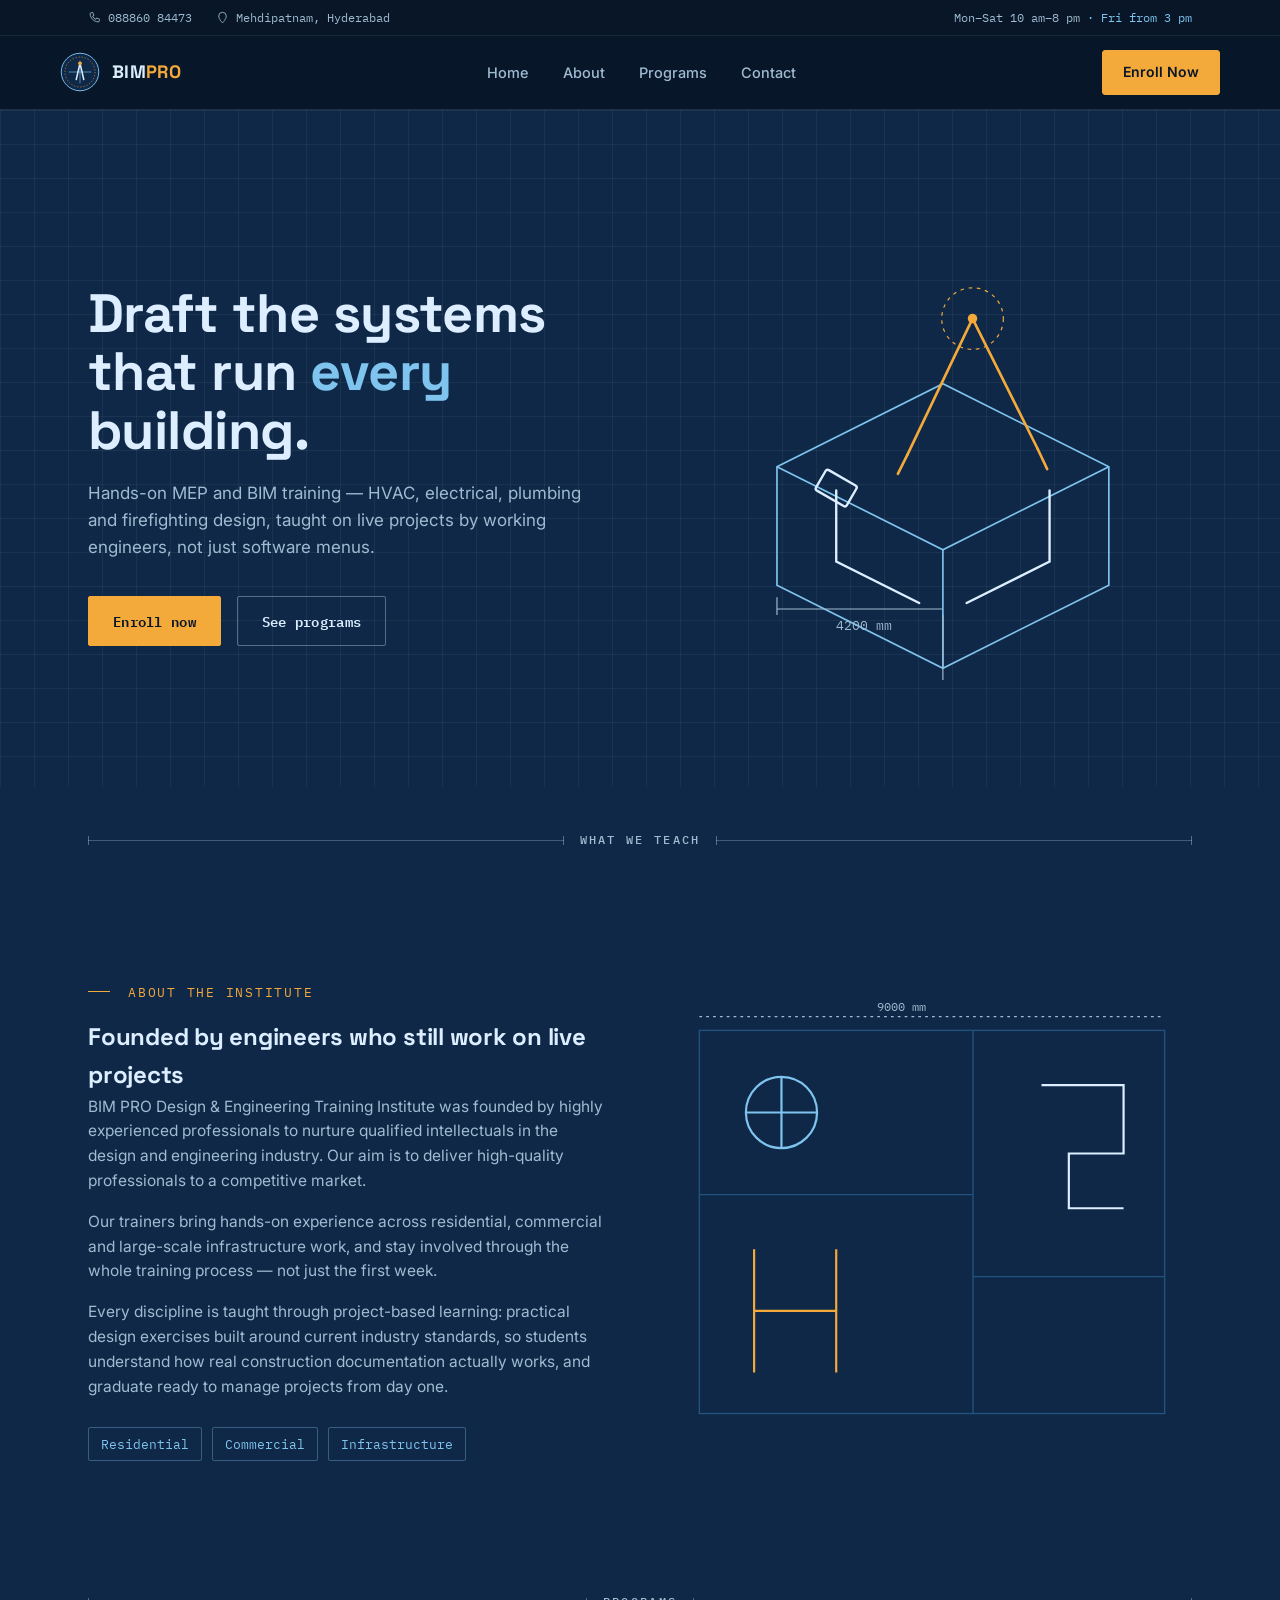
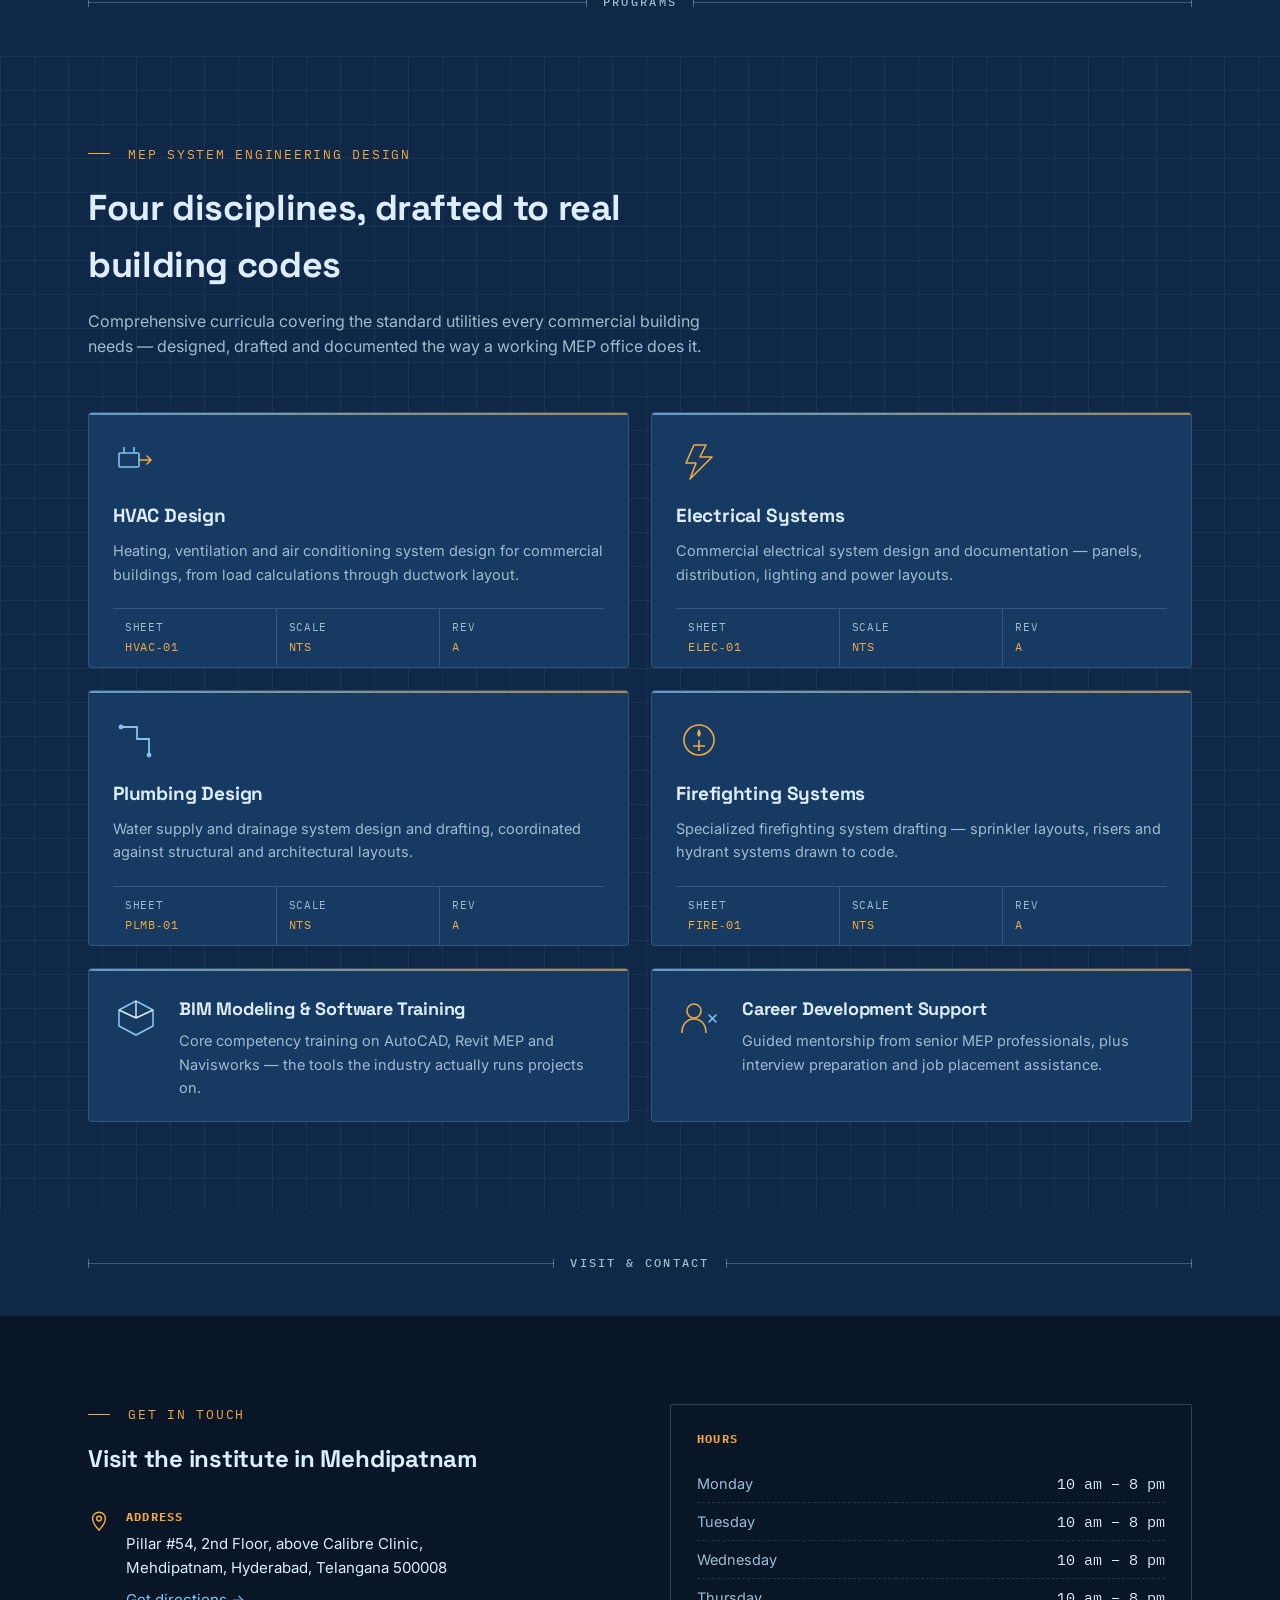
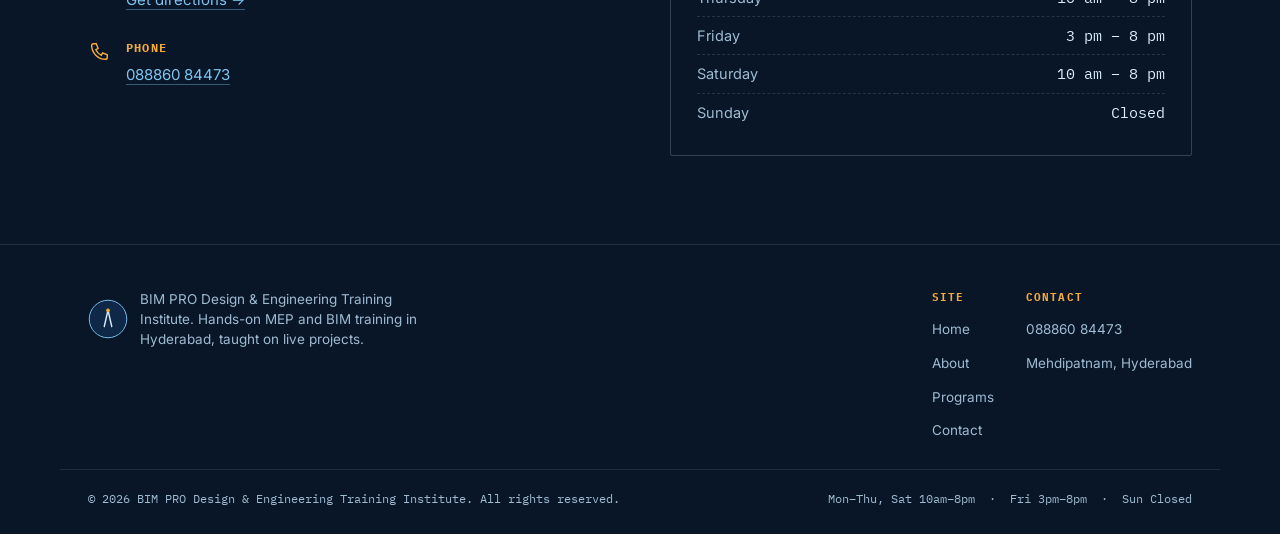
==== index.html @ e88070b3 "initial commit" ====
<!DOCTYPE html>
<html lang="en">
<head>
<meta charset="UTF-8">
<meta name="viewport" content="width=device-width, initial-scale=1.0">
<title>BIM PRO — Design &amp; Engineering Training Institute at Mehdipatnam</title>
<style>
@import url('https://fonts.googleapis.com/css2?family=Space+Grotesk:wght@500;600;700&family=Inter:wght@400;500;600;700&family=IBM+Plex+Mono:wght@400;500;600&display=swap');

:root{
  --navy-deep:#081627;
  --navy:#0F2847;
  --navy-light:#173a63;
  --navy-lighter:#22537f;
  --line:#DCEEFF;
  --line-dim:#9fbbd1;
  --cyan:#7fc4ef;
  --amber:#f4a93b;
  --amber-dim:#c98a2e;
  --font-display:'Space Grotesk', sans-serif;
  --font-body:'Inter', sans-serif;
  --font-mono:'IBM Plex Mono', monospace;
  --radius:2px;
}

*{box-sizing:border-box;}
html{scroll-behavior:smooth;}
@media (prefers-reduced-motion: reduce){
  html{scroll-behavior:auto;}
  *{animation-duration:0.01ms !important; animation-iteration-count:1 !important; transition-duration:0.01ms !important;}
}

body{
  margin:0;
  background:var(--navy);
  color:var(--line);
  font-family:var(--font-body);
  line-height:1.6;
  -webkit-font-smoothing:antialiased;
}

a{color:inherit;}
img,svg{display:block; max-width:100%;}

.grid-bg{
  background-image:
    linear-gradient(rgba(220,238,255,0.055) 1px, transparent 1px),
    linear-gradient(90deg, rgba(220,238,255,0.055) 1px, transparent 1px);
  background-size:34px 34px;
}

.wrap{
  max-width:1160px;
  margin:0 auto;
  padding:0 28px;
}

h1,h2,h3{
  font-family:var(--font-display);
  font-weight:700;
  margin:0;
  color:var(--line);
  letter-spacing:-0.01em;
}

.eyebrow{
  font-family:var(--font-mono);
  font-size:12.5px;
  letter-spacing:0.14em;
  text-transform:uppercase;
  color:var(--amber);
  display:flex;
  gap:18px;
  align-items:center;
  flex-wrap:wrap;
}
.eyebrow::before{
  content:"";
  width:22px;
  height:1px;
  background:var(--amber);
  display:inline-block;
}

/* focus visibility */
a:focus-visible, button:focus-visible, label:focus-visible{
  outline:2px solid var(--amber);
  outline-offset:3px;
}

/* ---------- UTILITY BAR ---------- */
.util-bar{
  background:var(--navy-deep);
  border-bottom:1px solid rgba(220,238,255,0.08);
  font-family:var(--font-mono);
  font-size:12px;
  color:var(--line-dim);
}
.util-bar .wrap{
  display:flex;
  justify-content:space-between;
  align-items:center;
  padding:8px 28px;
  gap:20px;
  flex-wrap:wrap;
}
.util-bar a{
  color:var(--line-dim);
  text-decoration:none;
}
.util-bar a:hover{color:var(--cyan);}
.util-left{display:flex; gap:24px; flex-wrap:wrap;}
.util-item{display:inline-flex; align-items:center; gap:7px;}
.util-item svg{width:13px; height:13px; flex-shrink:0;}
.util-status{color:var(--cyan);}
@media (max-width:720px){.util-right{display:none;}}

/* ---------- NAV ---------- */
.site-nav{
  position:sticky;
  top:0;
  z-index:50;
  background:rgba(8,22,39,0.96);
  backdrop-filter:blur(6px);
  border-bottom:1px solid rgba(220,238,255,0.12);
}
.nav-row{
  display:flex;
  align-items:center;
  justify-content:space-between;
  padding:14px 0;
}
.brand{
  display:flex;
  align-items:center;
  gap:12px;
  text-decoration:none;
}
.brand-name{
  font-family:var(--font-display);
  font-weight:700;
  font-size:18px;
  letter-spacing:0.02em;
  color:var(--line);
}
.brand-name span{color:var(--amber);}

.nav-links{
  display:flex;
  gap:34px;
  list-style:none;
  margin:0;
  padding:0;
}
.nav-links a{
  text-decoration:none;
  font-size:14.5px;
  font-weight:500;
  color:var(--line-dim);
  position:relative;
  padding:4px 0;
  transition:color 0.15s ease;
}
.nav-links a:hover{color:var(--line);}
.nav-links a::after{
  content:"";
  position:absolute;
  left:0; right:0; bottom:-2px;
  height:2px;
  background:var(--amber);
  transform:scaleX(0);
  transform-origin:left;
  transition:transform 0.2s ease;
}
.nav-links a:hover::after{transform:scaleX(1);}

.nav-cta{
  font-family:var(--font-body);
  font-size:14px;
  font-weight:600;
  color:var(--navy-deep);
  background:var(--amber);
  padding:10px 20px;
  border-radius:3px;
  text-decoration:none;
  border:1px solid var(--amber);
  white-space:nowrap;
  transition:background 0.15s ease, color 0.15s ease;
}
.nav-cta:hover{background:transparent; color:var(--amber);}

.burger{display:none;}
#nav-toggle{display:none;}

@media (max-width:820px){
  .nav-links{
    position:absolute;
    top:100%; left:0; right:0;
    background:var(--navy-deep);
    flex-direction:column;
    gap:0;
    max-height:0;
    overflow:hidden;
    border-bottom:1px solid rgba(220,238,255,0.12);
    transition:max-height 0.25s ease;
  }
  .nav-links a{padding:16px 28px; display:block;}
  .nav-links a::after{display:none;}
  #nav-toggle:checked ~ .nav-links{max-height:280px;}
  .burger{
    display:flex;
    flex-direction:column;
    gap:5px;
    width:26px;
    cursor:pointer;
  }
  .burger span{height:2px; background:var(--line); display:block;}
  .nav-cta{display:none;}
}

/* ---------- LOGO MARK ---------- */
.logo-mark{width:40px; height:40px; flex-shrink:0;}
.logo-mark-lg{width:64px; height:64px;}

/* ---------- HERO ---------- */
.hero{
  padding:96px 0 84px;
  position:relative;
  overflow:hidden;
}
.hero .wrap{
  display:grid;
  grid-template-columns:1.05fr 0.95fr;
  gap:56px;
  align-items:center;
}
.hero h1{
  font-size:clamp(34px, 4.6vw, 54px);
  line-height:1.08;
  margin:22px 0 20px;
}
.hero h1 em{
  font-style:normal;
  color:var(--cyan);
}
.hero p.lede{
  font-size:17px;
  color:var(--line-dim);
  max-width:46ch;
  margin-bottom:34px;
}
.btn-row{display:flex; gap:16px; flex-wrap:wrap;}
.btn{
  font-family:var(--font-mono);
  font-size:14px;
  font-weight:600;
  letter-spacing:0.02em;
  text-decoration:none;
  padding:13px 24px;
  border-radius:var(--radius);
  display:inline-flex;
  align-items:center;
  gap:8px;
}
.btn-primary{background:var(--amber); color:var(--navy-deep); border:1px solid var(--amber);}
.btn-primary:hover{background:var(--amber-dim); border-color:var(--amber-dim);}
.btn-ghost{border:1px solid rgba(220,238,255,0.35); color:var(--line);}
.btn-ghost:hover{border-color:var(--cyan); color:var(--cyan);}

.hero-art{position:relative;}

/* dimension divider */
.dim-divider{
  display:flex;
  align-items:center;
  gap:14px;
  padding:44px 0;
}
.dim-divider .wrap{
  display:flex;
  align-items:center;
  gap:16px;
  width:100%;
}
.dim-line{flex:1; height:1px; background:rgba(220,238,255,0.25); position:relative;}
.dim-line::before, .dim-line::after{
  content:"";
  position:absolute;
  top:-4px;
  width:1px; height:9px;
  background:rgba(220,238,255,0.35);
}
.dim-line::before{left:0;}
.dim-line::after{right:0;}
.dim-label{
  font-family:var(--font-mono);
  font-size:11.5px;
  font-weight:500;
  letter-spacing:0.2em;
  text-transform:uppercase;
  color:var(--line-dim);
  white-space:nowrap;
}

/* ---------- SECTION SHELL ---------- */
section{padding:88px 0;}
.section-head{max-width:640px; margin-bottom:52px;}
.section-head h2{font-size:clamp(26px,3vw,36px); margin-top:16px;}
.section-head p{color:var(--line-dim); margin-top:14px; font-size:16px;}

/* ---------- ABOUT ---------- */
.about .wrap{
  display:grid;
  grid-template-columns:1fr 1fr;
  gap:64px;
  align-items:center;
}
.about-copy p{color:var(--line-dim); font-size:15.5px; margin:0 0 16px;}
.about-copy p:last-child{margin-bottom:0;}
.about-disciplines{
  margin-top:28px;
  display:flex;
  flex-wrap:wrap;
  gap:10px;
}
.chip{
  font-family:var(--font-mono);
  font-size:12.5px;
  color:var(--cyan);
  border:1px solid rgba(127,196,239,0.35);
  padding:6px 12px;
  border-radius:var(--radius);
}

/* ---------- PROGRAM CARDS (drawing sheets) ---------- */
.programs-grid{
  display:grid;
  grid-template-columns:repeat(2, 1fr);
  gap:22px;
}
@media (max-width:720px){.programs-grid{grid-template-columns:1fr;}}

.sheet{
  background:var(--navy-light);
  border:1px solid rgba(220,238,255,0.14);
  border-radius:4px;
  position:relative;
  padding:26px 24px 0;
  overflow:hidden;
  transition:transform 0.18s ease, box-shadow 0.18s ease, border-color 0.18s ease;
}
.sheet::before{
  content:"";
  position:absolute;
  top:0; left:0; right:0;
  height:2px;
  background:linear-gradient(90deg, var(--cyan), var(--amber));
  opacity:0.7;
}
.sheet:hover{
  transform:translateY(-3px);
  box-shadow:0 14px 28px rgba(4,12,24,0.35);
  border-color:rgba(220,238,255,0.28);
}
.sheet-icon{
  width:46px; height:46px;
  margin-bottom:16px;
}
.sheet h3{
  font-size:19px;
  margin-bottom:8px;
}
.sheet p{
  color:var(--line-dim);
  font-size:14.5px;
  margin:0 0 22px;
}
.sheet-titleblock{
  border-top:1px solid rgba(220,238,255,0.16);
  display:grid;
  grid-template-columns:1fr 1fr 1fr;
  font-family:var(--font-mono);
  font-size:11px;
  color:var(--line-dim);
  text-transform:uppercase;
  letter-spacing:0.06em;
}
.sheet-titleblock div{
  padding:10px 12px;
  border-right:1px solid rgba(220,238,255,0.16);
}
.sheet-titleblock div:last-child{border-right:none;}
.sheet-titleblock span{
  display:block;
  color:var(--amber);
  font-size:11.5px;
  margin-top:2px;
}

.programs-secondary{
  margin-top:22px;
  display:grid;
  grid-template-columns:1fr 1fr;
  gap:22px;
}
@media (max-width:720px){.programs-secondary{grid-template-columns:1fr;}}
.sheet-wide{display:flex; gap:20px; align-items:flex-start; padding-bottom:22px;}
.sheet-wide .sheet-icon{margin-bottom:0; flex-shrink:0;}
.sheet-wide-body h3{font-size:18px; margin-bottom:6px;}
.sheet-wide-body p{color:var(--line-dim); font-size:14.5px; margin:0;}

/* ---------- CONTACT ---------- */
.contact{background:var(--navy-deep);}
.contact .wrap{
  display:grid;
  grid-template-columns:1fr 1fr;
  gap:60px;
}
.info-row{
  display:flex;
  gap:16px;
  margin-bottom:26px;
}
.info-icon{width:22px; height:22px; flex-shrink:0; margin-top:3px;}
.info-row h4{
  font-family:var(--font-mono);
  font-size:12px;
  letter-spacing:0.1em;
  text-transform:uppercase;
  color:var(--amber);
  margin:0 0 6px;
}
.info-row p{margin:0; color:var(--line); font-size:15px;}
.info-row a{color:var(--cyan); text-decoration:none; border-bottom:1px solid rgba(127,196,239,0.4);}
.info-row a:hover{color:var(--line);}

.hours-stamp{
  border:1px solid rgba(220,238,255,0.2);
  border-radius:var(--radius);
  padding:24px 26px;
}
.hours-stamp h4{
  font-family:var(--font-mono);
  font-size:12px;
  letter-spacing:0.1em;
  text-transform:uppercase;
  color:var(--amber);
  margin:0 0 16px;
}
.hours-table{width:100%; border-collapse:collapse; font-size:14.5px;}
.hours-table td{padding:7px 0; border-bottom:1px dashed rgba(220,238,255,0.14);}
.hours-table tr:last-child td{border-bottom:none;}
.hours-table td:first-child{color:var(--line-dim);}
.hours-table td:last-child{text-align:right; font-family:var(--font-mono); color:var(--line);}
.hours-table .closed{color:var(--amber-dim);}
.today-tag{
  font-family:var(--font-mono);
  font-size:10.5px;
  color:var(--navy-deep);
  background:var(--cyan);
  padding:1px 6px;
  border-radius:2px;
  margin-left:8px;
  vertical-align:middle;
}

/* ---------- FOOTER ---------- */
footer{
  border-top:1px solid rgba(220,238,255,0.12);
  background:var(--navy-deep);
  padding:44px 0 26px;
}
.footer-top{
  display:flex;
  justify-content:space-between;
  align-items:flex-start;
  flex-wrap:wrap;
  gap:28px;
  padding-bottom:26px;
  border-bottom:1px solid rgba(220,238,255,0.1);
}
.footer-brand{display:flex; align-items:center; gap:12px; max-width:340px;}
.footer-brand span{font-family:var(--font-body); font-size:13.5px; color:var(--line-dim); line-height:1.5;}
.footer-links{display:flex; gap:32px; flex-wrap:wrap;}
.footer-links h5{
  font-family:var(--font-mono);
  font-size:11px;
  letter-spacing:0.1em;
  text-transform:uppercase;
  color:var(--amber);
  margin:0 0 10px;
}
.footer-links ul{list-style:none; margin:0; padding:0; display:flex; flex-direction:column; gap:8px;}
.footer-links a{
  font-size:13.5px;
  color:var(--line-dim);
  text-decoration:none;
}
.footer-links a:hover{color:var(--line);}
footer .wrap.footer-bottom{
  display:flex;
  justify-content:space-between;
  align-items:center;
  flex-wrap:wrap;
  gap:12px;
  padding-top:20px;
}
.foot-note{font-family:var(--font-mono); font-size:11.5px; color:var(--line-dim);}

@media (max-width:900px){
  .hero .wrap{grid-template-columns:1fr;}
  .hero-art{order:-1; max-width:340px; margin:0 auto;}
  .about .wrap{grid-template-columns:1fr;}
  .contact .wrap{grid-template-columns:1fr;}
}
</style>
</head>
<body>

<div class="util-bar">
  <div class="wrap">
    <div class="util-left">
      <span class="util-item">
        <svg viewBox="0 0 24 24" fill="none" xmlns="http://www.w3.org/2000/svg" aria-hidden="true"><path d="M6 3h3l2 5-2.5 1.5a12 12 0 0 0 6 6L16 13l5 2v3a2 2 0 0 1-2 2C11 20 4 13 4 5a2 2 0 0 1 2-2Z" stroke="currentColor" stroke-width="1.6"/></svg>
        <a href="tel:+918886084473">088860 84473</a>
      </span>
      <span class="util-item">
        <svg viewBox="0 0 24 24" fill="none" xmlns="http://www.w3.org/2000/svg" aria-hidden="true"><path d="M12 22s7-7.2 7-12.6A7 7 0 1 0 5 9.4C5 14.8 12 22 12 22Z" stroke="currentColor" stroke-width="1.6"/></svg>
        Mehdipatnam, Hyderabad
      </span>
    </div>
    <div class="util-right">Mon–Sat 10 am–8 pm <span class="util-status">&middot; Fri from 3 pm</span></div>
  </div>
</div>

<nav class="site-nav">
  <div class="wrap nav-row">
    <a href="#top" class="brand">
      <svg class="logo-mark" viewBox="0 0 64 64" fill="none" xmlns="http://www.w3.org/2000/svg" role="img" aria-label="BIM PRO logo">
        <circle cx="32" cy="32" r="30" fill="#0F2847" stroke="#7fc4ef" stroke-width="1.5"/>
        <circle cx="32" cy="32" r="24" fill="none" stroke="#f4a93b" stroke-width="1" stroke-dasharray="2 3"/>
        <line x1="32" y1="14" x2="32" y2="50" stroke="#7fc4ef" stroke-width="1"/>
        <line x1="14" y1="32" x2="50" y2="32" stroke="#7fc4ef" stroke-width="1"/>
        <path d="M32 18 L26 44 M32 18 L38 44" stroke="#DCEEFF" stroke-width="2.4" stroke-linecap="round"/>
        <circle cx="32" cy="18" r="3" fill="#f4a93b"/>
      </svg>
      <span class="brand-name">BIM<span>PRO</span></span>
    </a>
    <input type="checkbox" id="nav-toggle">
    <label class="burger" for="nav-toggle" aria-label="Toggle menu"><span></span><span></span><span></span></label>
    <ul class="nav-links">
      <li><a href="#top">Home</a></li>
      <li><a href="#about">About</a></li>
      <li><a href="#programs">Programs</a></li>
      <li><a href="#contact">Contact</a></li>
    </ul>
    <a href="#contact" class="nav-cta">Enroll Now</a>
  </div>
</nav>

<header id="top" class="hero grid-bg">
  <div class="wrap">
    <div class="hero-copy">
      <!-- <div class="eyebrow">Expert Trainers</div> -->
      <h1>Draft the systems that run <em>every</em> building.</h1>
      <p class="lede">Hands-on MEP and BIM training — HVAC, electrical, plumbing and firefighting design, taught on live projects by working engineers, not just software menus.</p>
      <div class="btn-row">
        <a href="#contact" class="btn btn-primary">Enroll now</a>
        <a href="#programs" class="btn btn-ghost">See programs</a>
      </div>
    </div>
    <div class="hero-art">
      <svg viewBox="0 0 420 420" fill="none" xmlns="http://www.w3.org/2000/svg" role="img" aria-label="Isometric drafting compass over a building HVAC section">
        <!-- isometric duct/building block -->
        <g stroke="#7fc4ef" stroke-width="1.4" fill="none">
          <path d="M70 220 L210 150 L350 220 L350 320 L210 390 L70 320 Z"/>
          <path d="M70 220 L210 290 L350 220" />
          <path d="M210 290 L210 390" />
        </g>
        <g stroke="#DCEEFF" stroke-width="2" stroke-linecap="round" fill="none">
          <path d="M120 240 L120 300 L190 335"/>
          <path d="M300 240 L300 300 L230 335"/>
          <rect x="105" y="228" width="30" height="20" rx="2" transform="rotate(30 120 238)"/>
        </g>
        <!-- dimension ticks -->
        <g stroke="#9fbbd1" stroke-width="1">
          <line x1="70" y1="330" x2="70" y2="345"/>
          <line x1="210" y1="400" x2="210" y2="345"/>
          <line x1="70" y1="340" x2="210" y2="340"/>
        </g>
        <text x="120" y="358" font-family="IBM Plex Mono, monospace" font-size="11" fill="#9fbbd1">4200 mm</text>

        <!-- drafting compass overlay -->
        <g stroke="#f4a93b" stroke-width="2.2" stroke-linecap="round" fill="none">
          <circle cx="235" cy="95" r="4" fill="#f4a93b" stroke="none"/>
          <path d="M235 95 L180 210"/>
          <path d="M235 95 L290 205"/>
          <path d="M180 210 L172 226"/>
          <path d="M290 205 L298 222"/>
        </g>
        <circle cx="235" cy="95" r="26" stroke="#f4a93b" stroke-width="1" stroke-dasharray="3 4" fill="none"/>
      </svg>
    </div>
  </div>
</header>

<div class="dim-divider"><div class="wrap"><div class="dim-line"></div><span class="dim-label">What We Teach</span><div class="dim-line"></div></div></div>

<section id="about" class="about">
  <div class="wrap">
    <div class="about-copy">
      <div class="eyebrow">About the institute</div>
      <h2 style="margin-top:16px;">Founded by engineers who still work on live projects</h2>
      <p>BIM PRO Design &amp; Engineering Training Institute was founded by highly experienced professionals to nurture qualified intellectuals in the design and engineering industry. Our aim is to deliver high-quality professionals to a competitive market.</p>
      <p>Our trainers bring hands-on experience across residential, commercial and large-scale infrastructure work, and stay involved through the whole training process &mdash; not just the first week.</p>
      <p>Every discipline is taught through project-based learning: practical design exercises built around current industry standards, so students understand how real construction documentation actually works, and graduate ready to manage projects from day one.</p>
      <div class="about-disciplines">
        <span class="chip">Residential</span>
        <span class="chip">Commercial</span>
        <span class="chip">Infrastructure</span>
      </div>
    </div>
    <div class="about-art">
      <svg viewBox="0 0 380 320" fill="none" xmlns="http://www.w3.org/2000/svg" role="img" aria-label="Technical floor plan line drawing">
        <rect x="20" y="20" width="340" height="280" stroke="#22537f" stroke-width="1"/>
        <line x1="20" y1="140" x2="220" y2="140" stroke="#22537f"/>
        <line x1="220" y1="20" x2="220" y2="300" stroke="#22537f"/>
        <line x1="220" y1="200" x2="360" y2="200" stroke="#22537f"/>
        <g stroke="#7fc4ef" stroke-width="1.6" fill="none">
          <circle cx="80" cy="80" r="26"/>
          <path d="M80 54 L80 106 M54 80 L106 80"/>
        </g>
        <g stroke="#DCEEFF" stroke-width="1.6" fill="none">
          <path d="M270 60 h60 v50 h-40 v40 h40"/>
        </g>
        <g stroke="#f4a93b" stroke-width="1.6" fill="none">
          <path d="M60 180 v90 M120 180 v90 M60 225 h60"/>
        </g>
        <g stroke="#9fbbd1" stroke-width="1" stroke-dasharray="2 3">
          <line x1="20" y1="10" x2="360" y2="10"/>
        </g>
        <text x="150" y="6" font-family="IBM Plex Mono, monospace" font-size="9" fill="#9fbbd1">9000 mm</text>
      </svg>
    </div>
  </div>
</section>

<div class="dim-divider"><div class="wrap"><div class="dim-line"></div><span class="dim-label">Programs</span><div class="dim-line"></div></div></div>

<section id="programs" class="grid-bg">
  <div class="wrap">
    <div class="section-head">
      <div class="eyebrow">MEP system engineering design</div>
      <h2>Four disciplines, drafted to real building codes</h2>
      <p>Comprehensive curricula covering the standard utilities every commercial building needs — designed, drafted and documented the way a working MEP office does it.</p>
    </div>

    <div class="programs-grid">

      <article class="sheet">
        <svg class="sheet-icon" viewBox="0 0 46 46" fill="none" xmlns="http://www.w3.org/2000/svg" aria-hidden="true">
          <rect x="6" y="14" width="20" height="14" rx="1" stroke="#7fc4ef" stroke-width="1.6"/>
          <path d="M26 21 H38 M38 21 L34 17 M38 21 L34 25" stroke="#f4a93b" stroke-width="1.6" stroke-linecap="round" stroke-linejoin="round"/>
          <path d="M11 14 V8 M21 14 V8" stroke="#7fc4ef" stroke-width="1.6"/>
        </svg>
        <h3>HVAC Design</h3>
        <p>Heating, ventilation and air conditioning system design for commercial buildings, from load calculations through ductwork layout.</p>
        <div class="sheet-titleblock">
          <div>Sheet<span>HVAC&#8209;01</span></div>
          <div>Scale<span>NTS</span></div>
          <div>Rev<span>A</span></div>
        </div>
      </article>

      <article class="sheet">
        <svg class="sheet-icon" viewBox="0 0 46 46" fill="none" xmlns="http://www.w3.org/2000/svg" aria-hidden="true">
          <path d="M18 6 L10 24 H20 L14 40 L36 18 H24 L30 6 Z" stroke="#f4a93b" stroke-width="1.6" stroke-linejoin="round"/>
        </svg>
        <h3>Electrical Systems</h3>
        <p>Commercial electrical system design and documentation — panels, distribution, lighting and power layouts.</p>
        <div class="sheet-titleblock">
          <div>Sheet<span>ELEC&#8209;01</span></div>
          <div>Scale<span>NTS</span></div>
          <div>Rev<span>A</span></div>
        </div>
      </article>

      <article class="sheet">
        <svg class="sheet-icon" viewBox="0 0 46 46" fill="none" xmlns="http://www.w3.org/2000/svg" aria-hidden="true">
          <path d="M8 10 H24 V22 H36 V38" stroke="#7fc4ef" stroke-width="1.8" fill="none" stroke-linecap="round"/>
          <circle cx="8" cy="10" r="2.4" fill="#7fc4ef"/>
          <circle cx="36" cy="38" r="2.4" fill="#7fc4ef"/>
        </svg>
        <h3>Plumbing Design</h3>
        <p>Water supply and drainage system design and drafting, coordinated against structural and architectural layouts.</p>
        <div class="sheet-titleblock">
          <div>Sheet<span>PLMB&#8209;01</span></div>
          <div>Scale<span>NTS</span></div>
          <div>Rev<span>A</span></div>
        </div>
      </article>

      <article class="sheet">
        <svg class="sheet-icon" viewBox="0 0 46 46" fill="none" xmlns="http://www.w3.org/2000/svg" aria-hidden="true">
          <circle cx="23" cy="23" r="15" stroke="#f4a93b" stroke-width="1.6"/>
          <path d="M23 12 C23 12 27 17 23 20 C19 17 23 12 23 12 Z" fill="#f4a93b"/>
          <path d="M23 23 V34 M17 29 H29" stroke="#f4a93b" stroke-width="1.6"/>
        </svg>
        <h3>Firefighting Systems</h3>
        <p>Specialized firefighting system drafting — sprinkler layouts, risers and hydrant systems drawn to code.</p>
        <div class="sheet-titleblock">
          <div>Sheet<span>FIRE&#8209;01</span></div>
          <div>Scale<span>NTS</span></div>
          <div>Rev<span>A</span></div>
        </div>
      </article>

    </div>

    <div class="programs-secondary">
      <div class="sheet sheet-wide">
        <svg class="sheet-icon" viewBox="0 0 46 46" fill="none" xmlns="http://www.w3.org/2000/svg" aria-hidden="true">
          <path d="M23 6 L40 15 V31 L23 40 L6 31 V15 Z" stroke="#7fc4ef" stroke-width="1.6"/>
          <path d="M23 6 V23 M23 23 L40 15 M23 23 L6 15" stroke="#DCEEFF" stroke-width="1.4"/>
        </svg>
        <div class="sheet-wide-body">
          <h3>BIM Modeling &amp; Software Training</h3>
          <p>Core competency training on AutoCAD, Revit MEP and Navisworks &mdash; the tools the industry actually runs projects on.</p>
        </div>
      </div>
      <div class="sheet sheet-wide">
        <svg class="sheet-icon" viewBox="0 0 46 46" fill="none" xmlns="http://www.w3.org/2000/svg" aria-hidden="true">
          <circle cx="18" cy="16" r="7" stroke="#f4a93b" stroke-width="1.6"/>
          <path d="M6 38 C6 28 12 24 18 24 C24 24 30 28 30 38" stroke="#f4a93b" stroke-width="1.6"/>
          <path d="M33 20 L40 27 M40 20 L33 27" stroke="#7fc4ef" stroke-width="1.6" stroke-linecap="round"/>
        </svg>
        <div class="sheet-wide-body">
          <h3>Career Development Support</h3>
          <p>Guided mentorship from senior MEP professionals, plus interview preparation and job placement assistance.</p>
        </div>
      </div>
    </div>
  </div>
</section>

<div class="dim-divider"><div class="wrap"><div class="dim-line"></div><span class="dim-label">Visit &amp; Contact</span><div class="dim-line"></div></div></div>

<section id="contact" class="contact">
  <div class="wrap">
    <div class="contact-info">
      <div class="eyebrow">Get in touch</div>
      <h2 style="margin-top:16px; margin-bottom:28px;">Visit the institute in Mehdipatnam</h2>

      <div class="info-row">
        <svg class="info-icon" viewBox="0 0 24 24" fill="none" xmlns="http://www.w3.org/2000/svg" aria-hidden="true">
          <path d="M12 22s7-7.2 7-12.6A7 7 0 1 0 5 9.4C5 14.8 12 22 12 22Z" stroke="#f4a93b" stroke-width="1.6"/>
          <circle cx="12" cy="9.4" r="2.6" stroke="#f4a93b" stroke-width="1.6"/>
        </svg>
        <div>
          <h4>Address</h4>
          <p>Pillar #54, 2nd Floor, above Calibre Clinic,<br>Mehdipatnam, Hyderabad, Telangana 500008</p>
          <p style="margin-top:8px;"><a href="https://www.google.com/maps/search/?api=1&query=Pillar%2354%2C%202nd%20Floor%2C%20above%20Calibre%20Clinic%2C%20Mehdipatnam%2C%20Hyderabad%2C%20Telangana%20500008" target="_blank" rel="noopener">Get directions →</a></p>
        </div>
      </div>

      <div class="info-row">
        <svg class="info-icon" viewBox="0 0 24 24" fill="none" xmlns="http://www.w3.org/2000/svg" aria-hidden="true">
          <path d="M6 3h3l2 5-2.5 1.5a12 12 0 0 0 6 6L16 13l5 2v3a2 2 0 0 1-2 2C11 20 4 13 4 5a2 2 0 0 1 2-2Z" stroke="#f4a93b" stroke-width="1.6"/>
        </svg>
        <div>
          <h4>Phone</h4>
          <p><a href="tel:+918886084473">088860 84473</a></p>
        </div>
      </div>
    </div>

    <div class="hours-stamp">
      <h4>Hours</h4>
      <table class="hours-table">
        <tr><td>Monday</td><td>10 am – 8 pm</td></tr>
        <tr><td>Tuesday</td><td>10 am – 8 pm</td></tr>
        <tr><td>Wednesday</td><td>10 am – 8 pm</td></tr>
        <tr><td>Thursday</td><td>10 am – 8 pm</td></tr>
        <tr><td>Friday</td><td>3 pm – 8 pm</td></tr>
        <tr><td>Saturday</td><td>10 am – 8 pm</td></tr>
        <tr><td>Sunday</td><td class="closed">Closed</td></tr>
      </table>
    </div>
  </div>
</section>

<footer>
  <div class="wrap footer-top">
    <div class="footer-brand">
      <svg class="logo-mark" viewBox="0 0 64 64" fill="none" xmlns="http://www.w3.org/2000/svg" aria-hidden="true">
        <circle cx="32" cy="32" r="30" fill="#0F2847" stroke="#7fc4ef" stroke-width="1.5"/>
        <path d="M32 18 L26 44 M32 18 L38 44" stroke="#DCEEFF" stroke-width="2.2" stroke-linecap="round"/>
        <circle cx="32" cy="18" r="3" fill="#f4a93b"/>
      </svg>
      <span>BIM PRO Design &amp; Engineering Training Institute. Hands-on MEP and BIM training in Hyderabad, taught on live projects.</span>
    </div>
    <div class="footer-links">
      <div>
        <h5>Site</h5>
        <ul>
          <li><a href="#top">Home</a></li>
          <li><a href="#about">About</a></li>
          <li><a href="#programs">Programs</a></li>
          <li><a href="#contact">Contact</a></li>
        </ul>
      </div>
      <div>
        <h5>Contact</h5>
        <ul>
          <li><a href="tel:+918886084473">088860 84473</a></li>
          <li><a href="https://www.google.com/maps/search/?api=1&query=Pillar%2354%2C%202nd%20Floor%2C%20above%20Calibre%20Clinic%2C%20Mehdipatnam%2C%20Hyderabad%2C%20Telangana%20500008" target="_blank" rel="noopener">Mehdipatnam, Hyderabad</a></li>
        </ul>
      </div>
    </div>
  </div>
  <div class="wrap footer-bottom">
    <span class="foot-note">© 2026 BIM PRO Design &amp; Engineering Training Institute. All rights reserved.</span>
    <span class="foot-note">Mon–Thu, Sat 10am–8pm &nbsp;·&nbsp; Fri 3pm–8pm &nbsp;·&nbsp; Sun Closed</span>
  </div>
</footer>

</body>
</html>
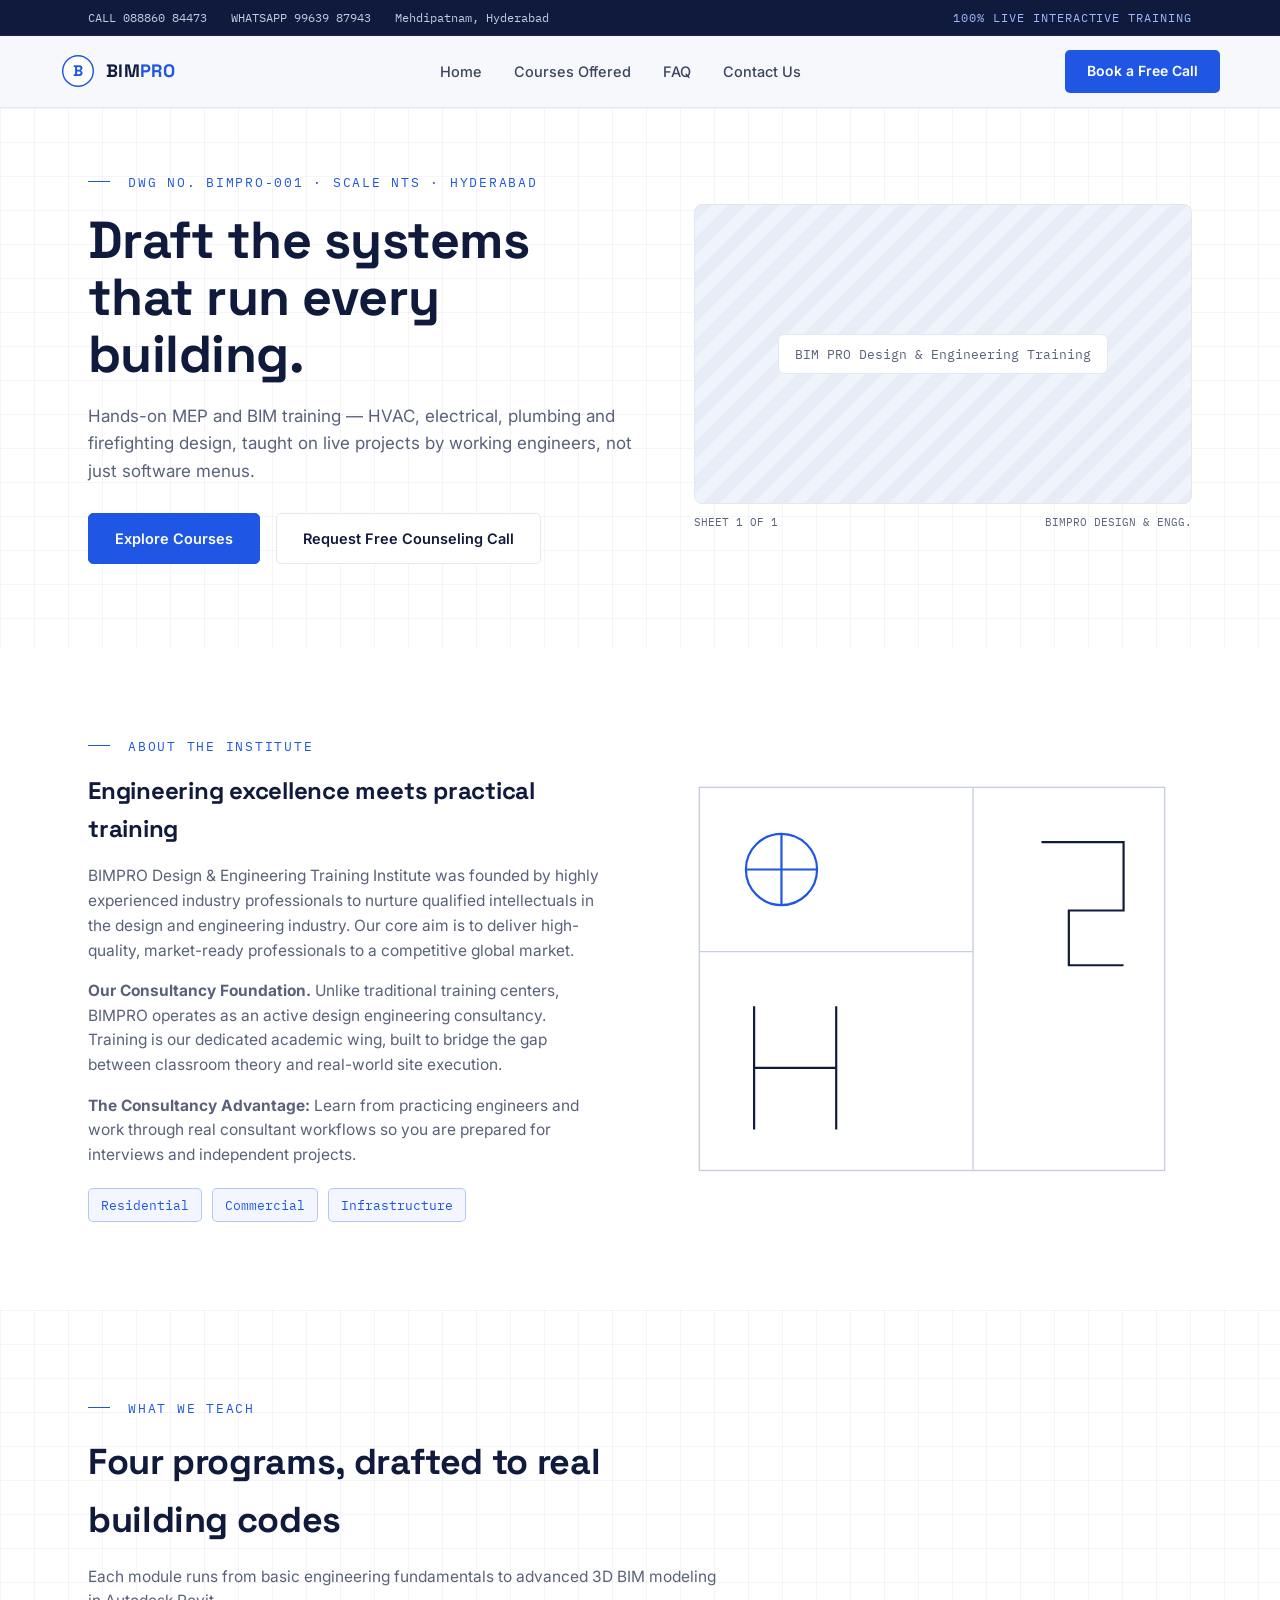
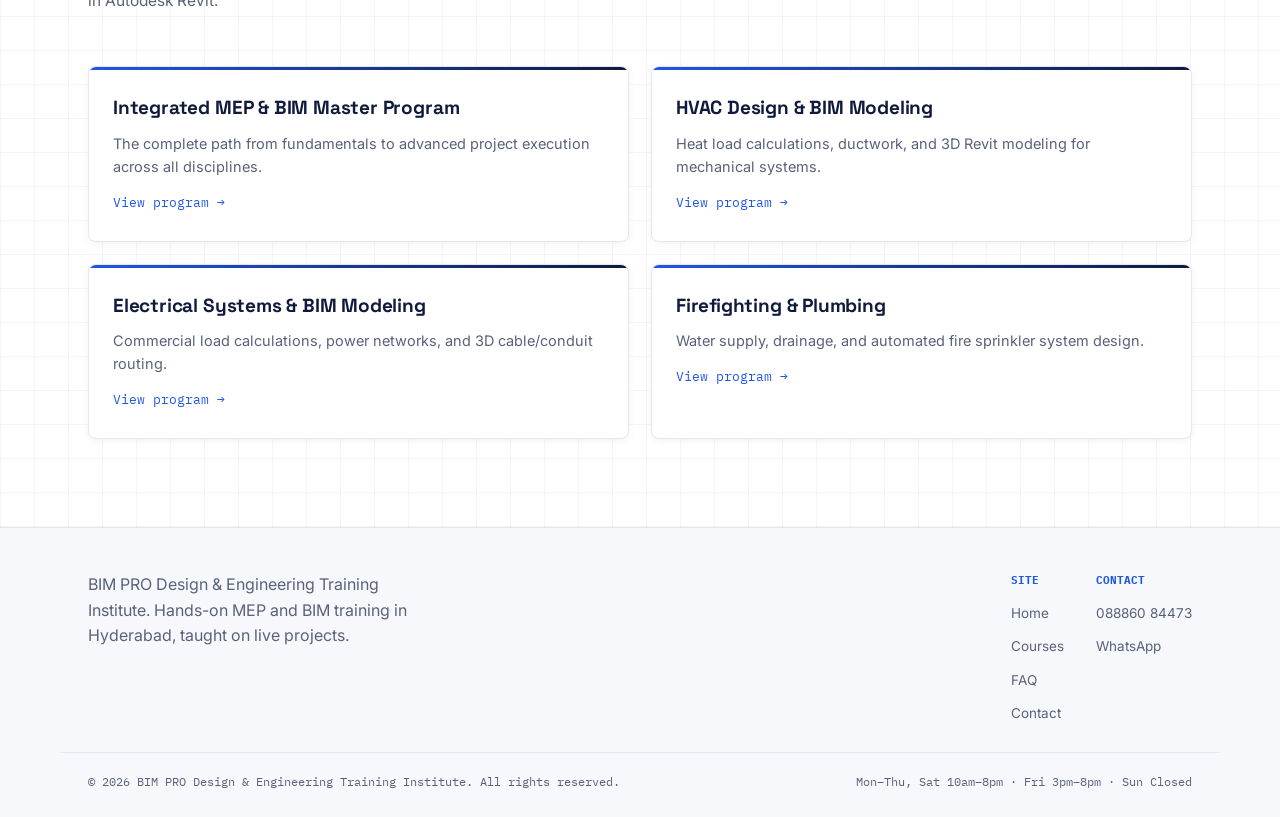
==== commit 7385c1c9: "Add BIM PRO website pages and assets to repository root" ====
--- a/index.html
+++ b/index.html
@@ -1,828 +1,8 @@
 <!DOCTYPE html>
-<html lang="en">
-<head>
-<meta charset="UTF-8">
-<meta name="viewport" content="width=device-width, initial-scale=1.0">
-<title>BIM PRO — Design &amp; Engineering Training Institute at Mehdipatnam</title>
-<style>
-@import url('https://fonts.googleapis.com/css2?family=Space+Grotesk:wght@500;600;700&family=Inter:wght@400;500;600;700&family=IBM+Plex+Mono:wght@400;500;600&display=swap');
-
-:root{
-  --navy-deep:#081627;
-  --navy:#0F2847;
-  --navy-light:#173a63;
-  --navy-lighter:#22537f;
-  --line:#DCEEFF;
-  --line-dim:#9fbbd1;
-  --cyan:#7fc4ef;
-  --amber:#f4a93b;
-  --amber-dim:#c98a2e;
-  --font-display:'Space Grotesk', sans-serif;
-  --font-body:'Inter', sans-serif;
-  --font-mono:'IBM Plex Mono', monospace;
-  --radius:2px;
-}
-
-*{box-sizing:border-box;}
-html{scroll-behavior:smooth;}
-@media (prefers-reduced-motion: reduce){
-  html{scroll-behavior:auto;}
-  *{animation-duration:0.01ms !important; animation-iteration-count:1 !important; transition-duration:0.01ms !important;}
-}
-
-body{
-  margin:0;
-  background:var(--navy);
-  color:var(--line);
-  font-family:var(--font-body);
-  line-height:1.6;
-  -webkit-font-smoothing:antialiased;
-}
-
-a{color:inherit;}
-img,svg{display:block; max-width:100%;}
-
-.grid-bg{
-  background-image:
-    linear-gradient(rgba(220,238,255,0.055) 1px, transparent 1px),
-    linear-gradient(90deg, rgba(220,238,255,0.055) 1px, transparent 1px);
-  background-size:34px 34px;
-}
-
-.wrap{
-  max-width:1160px;
-  margin:0 auto;
-  padding:0 28px;
-}
-
-h1,h2,h3{
-  font-family:var(--font-display);
-  font-weight:700;
-  margin:0;
-  color:var(--line);
-  letter-spacing:-0.01em;
-}
-
-.eyebrow{
-  font-family:var(--font-mono);
-  font-size:12.5px;
-  letter-spacing:0.14em;
-  text-transform:uppercase;
-  color:var(--amber);
-  display:flex;
-  gap:18px;
-  align-items:center;
-  flex-wrap:wrap;
-}
-.eyebrow::before{
-  content:"";
-  width:22px;
-  height:1px;
-  background:var(--amber);
-  display:inline-block;
-}
-
-/* focus visibility */
-a:focus-visible, button:focus-visible, label:focus-visible{
-  outline:2px solid var(--amber);
-  outline-offset:3px;
-}
-
-/* ---------- UTILITY BAR ---------- */
-.util-bar{
-  background:var(--navy-deep);
-  border-bottom:1px solid rgba(220,238,255,0.08);
-  font-family:var(--font-mono);
-  font-size:12px;
-  color:var(--line-dim);
-}
-.util-bar .wrap{
-  display:flex;
-  justify-content:space-between;
-  align-items:center;
-  padding:8px 28px;
-  gap:20px;
-  flex-wrap:wrap;
-}
-.util-bar a{
-  color:var(--line-dim);
-  text-decoration:none;
-}
-.util-bar a:hover{color:var(--cyan);}
-.util-left{display:flex; gap:24px; flex-wrap:wrap;}
-.util-item{display:inline-flex; align-items:center; gap:7px;}
-.util-item svg{width:13px; height:13px; flex-shrink:0;}
-.util-status{color:var(--cyan);}
-@media (max-width:720px){.util-right{display:none;}}
-
-/* ---------- NAV ---------- */
-.site-nav{
-  position:sticky;
-  top:0;
-  z-index:50;
-  background:rgba(8,22,39,0.96);
-  backdrop-filter:blur(6px);
-  border-bottom:1px solid rgba(220,238,255,0.12);
-}
-.nav-row{
-  display:flex;
-  align-items:center;
-  justify-content:space-between;
-  padding:14px 0;
-}
-.brand{
-  display:flex;
-  align-items:center;
-  gap:12px;
-  text-decoration:none;
-}
-.brand-name{
-  font-family:var(--font-display);
-  font-weight:700;
-  font-size:18px;
-  letter-spacing:0.02em;
-  color:var(--line);
-}
-.brand-name span{color:var(--amber);}
-
-.nav-links{
-  display:flex;
-  gap:34px;
-  list-style:none;
-  margin:0;
-  padding:0;
-}
-.nav-links a{
-  text-decoration:none;
-  font-size:14.5px;
-  font-weight:500;
-  color:var(--line-dim);
-  position:relative;
-  padding:4px 0;
-  transition:color 0.15s ease;
-}
-.nav-links a:hover{color:var(--line);}
-.nav-links a::after{
-  content:"";
-  position:absolute;
-  left:0; right:0; bottom:-2px;
-  height:2px;
-  background:var(--amber);
-  transform:scaleX(0);
-  transform-origin:left;
-  transition:transform 0.2s ease;
-}
-.nav-links a:hover::after{transform:scaleX(1);}
-
-.nav-cta{
-  font-family:var(--font-body);
-  font-size:14px;
-  font-weight:600;
-  color:var(--navy-deep);
-  background:var(--amber);
-  padding:10px 20px;
-  border-radius:3px;
-  text-decoration:none;
-  border:1px solid var(--amber);
-  white-space:nowrap;
-  transition:background 0.15s ease, color 0.15s ease;
-}
-.nav-cta:hover{background:transparent; color:var(--amber);}
-
-.burger{display:none;}
-#nav-toggle{display:none;}
-
-@media (max-width:820px){
-  .nav-links{
-    position:absolute;
-    top:100%; left:0; right:0;
-    background:var(--navy-deep);
-    flex-direction:column;
-    gap:0;
-    max-height:0;
-    overflow:hidden;
-    border-bottom:1px solid rgba(220,238,255,0.12);
-    transition:max-height 0.25s ease;
-  }
-  .nav-links a{padding:16px 28px; display:block;}
-  .nav-links a::after{display:none;}
-  #nav-toggle:checked ~ .nav-links{max-height:280px;}
-  .burger{
-    display:flex;
-    flex-direction:column;
-    gap:5px;
-    width:26px;
-    cursor:pointer;
-  }
-  .burger span{height:2px; background:var(--line); display:block;}
-  .nav-cta{display:none;}
-}
-
-/* ---------- LOGO MARK ---------- */
-.logo-mark{width:40px; height:40px; flex-shrink:0;}
-.logo-mark-lg{width:64px; height:64px;}
-
-/* ---------- HERO ---------- */
-.hero{
-  padding:96px 0 84px;
-  position:relative;
-  overflow:hidden;
-}
-.hero .wrap{
-  display:grid;
-  grid-template-columns:1.05fr 0.95fr;
-  gap:56px;
-  align-items:center;
-}
-.hero h1{
-  font-size:clamp(34px, 4.6vw, 54px);
-  line-height:1.08;
-  margin:22px 0 20px;
-}
-.hero h1 em{
-  font-style:normal;
-  color:var(--cyan);
-}
-.hero p.lede{
-  font-size:17px;
-  color:var(--line-dim);
-  max-width:46ch;
-  margin-bottom:34px;
-}
-.btn-row{display:flex; gap:16px; flex-wrap:wrap;}
-.btn{
-  font-family:var(--font-mono);
-  font-size:14px;
-  font-weight:600;
-  letter-spacing:0.02em;
-  text-decoration:none;
-  padding:13px 24px;
-  border-radius:var(--radius);
-  display:inline-flex;
-  align-items:center;
-  gap:8px;
-}
-.btn-primary{background:var(--amber); color:var(--navy-deep); border:1px solid var(--amber);}
-.btn-primary:hover{background:var(--amber-dim); border-color:var(--amber-dim);}
-.btn-ghost{border:1px solid rgba(220,238,255,0.35); color:var(--line);}
-.btn-ghost:hover{border-color:var(--cyan); color:var(--cyan);}
-
-.hero-art{position:relative;}
-
-/* dimension divider */
-.dim-divider{
-  display:flex;
-  align-items:center;
-  gap:14px;
-  padding:44px 0;
-}
-.dim-divider .wrap{
-  display:flex;
-  align-items:center;
-  gap:16px;
-  width:100%;
-}
-.dim-line{flex:1; height:1px; background:rgba(220,238,255,0.25); position:relative;}
-.dim-line::before, .dim-line::after{
-  content:"";
-  position:absolute;
-  top:-4px;
-  width:1px; height:9px;
-  background:rgba(220,238,255,0.35);
-}
-.dim-line::before{left:0;}
-.dim-line::after{right:0;}
-.dim-label{
-  font-family:var(--font-mono);
-  font-size:11.5px;
-  font-weight:500;
-  letter-spacing:0.2em;
-  text-transform:uppercase;
-  color:var(--line-dim);
-  white-space:nowrap;
-}
-
-/* ---------- SECTION SHELL ---------- */
-section{padding:88px 0;}
-.section-head{max-width:640px; margin-bottom:52px;}
-.section-head h2{font-size:clamp(26px,3vw,36px); margin-top:16px;}
-.section-head p{color:var(--line-dim); margin-top:14px; font-size:16px;}
-
-/* ---------- ABOUT ---------- */
-.about .wrap{
-  display:grid;
-  grid-template-columns:1fr 1fr;
-  gap:64px;
-  align-items:center;
-}
-.about-copy p{color:var(--line-dim); font-size:15.5px; margin:0 0 16px;}
-.about-copy p:last-child{margin-bottom:0;}
-.about-disciplines{
-  margin-top:28px;
-  display:flex;
-  flex-wrap:wrap;
-  gap:10px;
-}
-.chip{
-  font-family:var(--font-mono);
-  font-size:12.5px;
-  color:var(--cyan);
-  border:1px solid rgba(127,196,239,0.35);
-  padding:6px 12px;
-  border-radius:var(--radius);
-}
-
-/* ---------- PROGRAM CARDS (drawing sheets) ---------- */
-.programs-grid{
-  display:grid;
-  grid-template-columns:repeat(2, 1fr);
-  gap:22px;
-}
-@media (max-width:720px){.programs-grid{grid-template-columns:1fr;}}
-
-.sheet{
-  background:var(--navy-light);
-  border:1px solid rgba(220,238,255,0.14);
-  border-radius:4px;
-  position:relative;
-  padding:26px 24px 0;
-  overflow:hidden;
-  transition:transform 0.18s ease, box-shadow 0.18s ease, border-color 0.18s ease;
-}
-.sheet::before{
-  content:"";
-  position:absolute;
-  top:0; left:0; right:0;
-  height:2px;
-  background:linear-gradient(90deg, var(--cyan), var(--amber));
-  opacity:0.7;
-}
-.sheet:hover{
-  transform:translateY(-3px);
-  box-shadow:0 14px 28px rgba(4,12,24,0.35);
-  border-color:rgba(220,238,255,0.28);
-}
-.sheet-icon{
-  width:46px; height:46px;
-  margin-bottom:16px;
-}
-.sheet h3{
-  font-size:19px;
-  margin-bottom:8px;
-}
-.sheet p{
-  color:var(--line-dim);
-  font-size:14.5px;
-  margin:0 0 22px;
-}
-.sheet-titleblock{
-  border-top:1px solid rgba(220,238,255,0.16);
-  display:grid;
-  grid-template-columns:1fr 1fr 1fr;
-  font-family:var(--font-mono);
-  font-size:11px;
-  color:var(--line-dim);
-  text-transform:uppercase;
-  letter-spacing:0.06em;
-}
-.sheet-titleblock div{
-  padding:10px 12px;
-  border-right:1px solid rgba(220,238,255,0.16);
-}
-.sheet-titleblock div:last-child{border-right:none;}
-.sheet-titleblock span{
-  display:block;
-  color:var(--amber);
-  font-size:11.5px;
-  margin-top:2px;
-}
-
-.programs-secondary{
-  margin-top:22px;
-  display:grid;
-  grid-template-columns:1fr 1fr;
-  gap:22px;
-}
-@media (max-width:720px){.programs-secondary{grid-template-columns:1fr;}}
-.sheet-wide{display:flex; gap:20px; align-items:flex-start; padding-bottom:22px;}
-.sheet-wide .sheet-icon{margin-bottom:0; flex-shrink:0;}
-.sheet-wide-body h3{font-size:18px; margin-bottom:6px;}
-.sheet-wide-body p{color:var(--line-dim); font-size:14.5px; margin:0;}
-
-/* ---------- CONTACT ---------- */
-.contact{background:var(--navy-deep);}
-.contact .wrap{
-  display:grid;
-  grid-template-columns:1fr 1fr;
-  gap:60px;
-}
-.info-row{
-  display:flex;
-  gap:16px;
-  margin-bottom:26px;
-}
-.info-icon{width:22px; height:22px; flex-shrink:0; margin-top:3px;}
-.info-row h4{
-  font-family:var(--font-mono);
-  font-size:12px;
-  letter-spacing:0.1em;
-  text-transform:uppercase;
-  color:var(--amber);
-  margin:0 0 6px;
-}
-.info-row p{margin:0; color:var(--line); font-size:15px;}
-.info-row a{color:var(--cyan); text-decoration:none; border-bottom:1px solid rgba(127,196,239,0.4);}
-.info-row a:hover{color:var(--line);}
-
-.hours-stamp{
-  border:1px solid rgba(220,238,255,0.2);
-  border-radius:var(--radius);
-  padding:24px 26px;
-}
-.hours-stamp h4{
-  font-family:var(--font-mono);
-  font-size:12px;
-  letter-spacing:0.1em;
-  text-transform:uppercase;
-  color:var(--amber);
-  margin:0 0 16px;
-}
-.hours-table{width:100%; border-collapse:collapse; font-size:14.5px;}
-.hours-table td{padding:7px 0; border-bottom:1px dashed rgba(220,238,255,0.14);}
-.hours-table tr:last-child td{border-bottom:none;}
-.hours-table td:first-child{color:var(--line-dim);}
-.hours-table td:last-child{text-align:right; font-family:var(--font-mono); color:var(--line);}
-.hours-table .closed{color:var(--amber-dim);}
-.today-tag{
-  font-family:var(--font-mono);
-  font-size:10.5px;
-  color:var(--navy-deep);
-  background:var(--cyan);
-  padding:1px 6px;
-  border-radius:2px;
-  margin-left:8px;
-  vertical-align:middle;
-}
-
-/* ---------- FOOTER ---------- */
-footer{
-  border-top:1px solid rgba(220,238,255,0.12);
-  background:var(--navy-deep);
-  padding:44px 0 26px;
-}
-.footer-top{
-  display:flex;
-  justify-content:space-between;
-  align-items:flex-start;
-  flex-wrap:wrap;
-  gap:28px;
-  padding-bottom:26px;
-  border-bottom:1px solid rgba(220,238,255,0.1);
-}
-.footer-brand{display:flex; align-items:center; gap:12px; max-width:340px;}
-.footer-brand span{font-family:var(--font-body); font-size:13.5px; color:var(--line-dim); line-height:1.5;}
-.footer-links{display:flex; gap:32px; flex-wrap:wrap;}
-.footer-links h5{
-  font-family:var(--font-mono);
-  font-size:11px;
-  letter-spacing:0.1em;
-  text-transform:uppercase;
-  color:var(--amber);
-  margin:0 0 10px;
-}
-.footer-links ul{list-style:none; margin:0; padding:0; display:flex; flex-direction:column; gap:8px;}
-.footer-links a{
-  font-size:13.5px;
-  color:var(--line-dim);
-  text-decoration:none;
-}
-.footer-links a:hover{color:var(--line);}
-footer .wrap.footer-bottom{
-  display:flex;
-  justify-content:space-between;
-  align-items:center;
-  flex-wrap:wrap;
-  gap:12px;
-  padding-top:20px;
-}
-.foot-note{font-family:var(--font-mono); font-size:11.5px; color:var(--line-dim);}
-
-@media (max-width:900px){
-  .hero .wrap{grid-template-columns:1fr;}
-  .hero-art{order:-1; max-width:340px; margin:0 auto;}
-  .about .wrap{grid-template-columns:1fr;}
-  .contact .wrap{grid-template-columns:1fr;}
-}
-</style>
-</head>
-<body>
-
-<div class="util-bar">
-  <div class="wrap">
-    <div class="util-left">
-      <span class="util-item">
-        <svg viewBox="0 0 24 24" fill="none" xmlns="http://www.w3.org/2000/svg" aria-hidden="true"><path d="M6 3h3l2 5-2.5 1.5a12 12 0 0 0 6 6L16 13l5 2v3a2 2 0 0 1-2 2C11 20 4 13 4 5a2 2 0 0 1 2-2Z" stroke="currentColor" stroke-width="1.6"/></svg>
-        <a href="tel:+918886084473">088860 84473</a>
-      </span>
-      <span class="util-item">
-        <svg viewBox="0 0 24 24" fill="none" xmlns="http://www.w3.org/2000/svg" aria-hidden="true"><path d="M12 22s7-7.2 7-12.6A7 7 0 1 0 5 9.4C5 14.8 12 22 12 22Z" stroke="currentColor" stroke-width="1.6"/></svg>
-        Mehdipatnam, Hyderabad
-      </span>
-    </div>
-    <div class="util-right">Mon–Sat 10 am–8 pm <span class="util-status">&middot; Fri from 3 pm</span></div>
-  </div>
-</div>
-
-<nav class="site-nav">
-  <div class="wrap nav-row">
-    <a href="#top" class="brand">
-      <svg class="logo-mark" viewBox="0 0 64 64" fill="none" xmlns="http://www.w3.org/2000/svg" role="img" aria-label="BIM PRO logo">
-        <circle cx="32" cy="32" r="30" fill="#0F2847" stroke="#7fc4ef" stroke-width="1.5"/>
-        <circle cx="32" cy="32" r="24" fill="none" stroke="#f4a93b" stroke-width="1" stroke-dasharray="2 3"/>
-        <line x1="32" y1="14" x2="32" y2="50" stroke="#7fc4ef" stroke-width="1"/>
-        <line x1="14" y1="32" x2="50" y2="32" stroke="#7fc4ef" stroke-width="1"/>
-        <path d="M32 18 L26 44 M32 18 L38 44" stroke="#DCEEFF" stroke-width="2.4" stroke-linecap="round"/>
-        <circle cx="32" cy="18" r="3" fill="#f4a93b"/>
-      </svg>
-      <span class="brand-name">BIM<span>PRO</span></span>
-    </a>
-    <input type="checkbox" id="nav-toggle">
-    <label class="burger" for="nav-toggle" aria-label="Toggle menu"><span></span><span></span><span></span></label>
-    <ul class="nav-links">
-      <li><a href="#top">Home</a></li>
-      <li><a href="#about">About</a></li>
-      <li><a href="#programs">Programs</a></li>
-      <li><a href="#contact">Contact</a></li>
-    </ul>
-    <a href="#contact" class="nav-cta">Enroll Now</a>
-  </div>
-</nav>
-
-<header id="top" class="hero grid-bg">
-  <div class="wrap">
-    <div class="hero-copy">
-      <!-- <div class="eyebrow">Expert Trainers</div> -->
-      <h1>Draft the systems that run <em>every</em> building.</h1>
-      <p class="lede">Hands-on MEP and BIM training — HVAC, electrical, plumbing and firefighting design, taught on live projects by working engineers, not just software menus.</p>
-      <div class="btn-row">
-        <a href="#contact" class="btn btn-primary">Enroll now</a>
-        <a href="#programs" class="btn btn-ghost">See programs</a>
-      </div>
-    </div>
-    <div class="hero-art">
-      <svg viewBox="0 0 420 420" fill="none" xmlns="http://www.w3.org/2000/svg" role="img" aria-label="Isometric drafting compass over a building HVAC section">
-        <!-- isometric duct/building block -->
-        <g stroke="#7fc4ef" stroke-width="1.4" fill="none">
-          <path d="M70 220 L210 150 L350 220 L350 320 L210 390 L70 320 Z"/>
-          <path d="M70 220 L210 290 L350 220" />
-          <path d="M210 290 L210 390" />
-        </g>
-        <g stroke="#DCEEFF" stroke-width="2" stroke-linecap="round" fill="none">
-          <path d="M120 240 L120 300 L190 335"/>
-          <path d="M300 240 L300 300 L230 335"/>
-          <rect x="105" y="228" width="30" height="20" rx="2" transform="rotate(30 120 238)"/>
-        </g>
-        <!-- dimension ticks -->
-        <g stroke="#9fbbd1" stroke-width="1">
-          <line x1="70" y1="330" x2="70" y2="345"/>
-          <line x1="210" y1="400" x2="210" y2="345"/>
-          <line x1="70" y1="340" x2="210" y2="340"/>
-        </g>
-        <text x="120" y="358" font-family="IBM Plex Mono, monospace" font-size="11" fill="#9fbbd1">4200 mm</text>
-
-        <!-- drafting compass overlay -->
-        <g stroke="#f4a93b" stroke-width="2.2" stroke-linecap="round" fill="none">
-          <circle cx="235" cy="95" r="4" fill="#f4a93b" stroke="none"/>
-          <path d="M235 95 L180 210"/>
-          <path d="M235 95 L290 205"/>
-          <path d="M180 210 L172 226"/>
-          <path d="M290 205 L298 222"/>
-        </g>
-        <circle cx="235" cy="95" r="26" stroke="#f4a93b" stroke-width="1" stroke-dasharray="3 4" fill="none"/>
-      </svg>
-    </div>
-  </div>
-</header>
-
-<div class="dim-divider"><div class="wrap"><div class="dim-line"></div><span class="dim-label">What We Teach</span><div class="dim-line"></div></div></div>
-
-<section id="about" class="about">
-  <div class="wrap">
-    <div class="about-copy">
-      <div class="eyebrow">About the institute</div>
-      <h2 style="margin-top:16px;">Founded by engineers who still work on live projects</h2>
-      <p>BIM PRO Design &amp; Engineering Training Institute was founded by highly experienced professionals to nurture qualified intellectuals in the design and engineering industry. Our aim is to deliver high-quality professionals to a competitive market.</p>
-      <p>Our trainers bring hands-on experience across residential, commercial and large-scale infrastructure work, and stay involved through the whole training process &mdash; not just the first week.</p>
-      <p>Every discipline is taught through project-based learning: practical design exercises built around current industry standards, so students understand how real construction documentation actually works, and graduate ready to manage projects from day one.</p>
-      <div class="about-disciplines">
-        <span class="chip">Residential</span>
-        <span class="chip">Commercial</span>
-        <span class="chip">Infrastructure</span>
-      </div>
-    </div>
-    <div class="about-art">
-      <svg viewBox="0 0 380 320" fill="none" xmlns="http://www.w3.org/2000/svg" role="img" aria-label="Technical floor plan line drawing">
-        <rect x="20" y="20" width="340" height="280" stroke="#22537f" stroke-width="1"/>
-        <line x1="20" y1="140" x2="220" y2="140" stroke="#22537f"/>
-        <line x1="220" y1="20" x2="220" y2="300" stroke="#22537f"/>
-        <line x1="220" y1="200" x2="360" y2="200" stroke="#22537f"/>
-        <g stroke="#7fc4ef" stroke-width="1.6" fill="none">
-          <circle cx="80" cy="80" r="26"/>
-          <path d="M80 54 L80 106 M54 80 L106 80"/>
-        </g>
-        <g stroke="#DCEEFF" stroke-width="1.6" fill="none">
-          <path d="M270 60 h60 v50 h-40 v40 h40"/>
-        </g>
-        <g stroke="#f4a93b" stroke-width="1.6" fill="none">
-          <path d="M60 180 v90 M120 180 v90 M60 225 h60"/>
-        </g>
-        <g stroke="#9fbbd1" stroke-width="1" stroke-dasharray="2 3">
-          <line x1="20" y1="10" x2="360" y2="10"/>
-        </g>
-        <text x="150" y="6" font-family="IBM Plex Mono, monospace" font-size="9" fill="#9fbbd1">9000 mm</text>
-      </svg>
-    </div>
-  </div>
-</section>
-
-<div class="dim-divider"><div class="wrap"><div class="dim-line"></div><span class="dim-label">Programs</span><div class="dim-line"></div></div></div>
-
-<section id="programs" class="grid-bg">
-  <div class="wrap">
-    <div class="section-head">
-      <div class="eyebrow">MEP system engineering design</div>
-      <h2>Four disciplines, drafted to real building codes</h2>
-      <p>Comprehensive curricula covering the standard utilities every commercial building needs — designed, drafted and documented the way a working MEP office does it.</p>
-    </div>
-
-    <div class="programs-grid">
-
-      <article class="sheet">
-        <svg class="sheet-icon" viewBox="0 0 46 46" fill="none" xmlns="http://www.w3.org/2000/svg" aria-hidden="true">
-          <rect x="6" y="14" width="20" height="14" rx="1" stroke="#7fc4ef" stroke-width="1.6"/>
-          <path d="M26 21 H38 M38 21 L34 17 M38 21 L34 25" stroke="#f4a93b" stroke-width="1.6" stroke-linecap="round" stroke-linejoin="round"/>
-          <path d="M11 14 V8 M21 14 V8" stroke="#7fc4ef" stroke-width="1.6"/>
-        </svg>
-        <h3>HVAC Design</h3>
-        <p>Heating, ventilation and air conditioning system design for commercial buildings, from load calculations through ductwork layout.</p>
-        <div class="sheet-titleblock">
-          <div>Sheet<span>HVAC&#8209;01</span></div>
-          <div>Scale<span>NTS</span></div>
-          <div>Rev<span>A</span></div>
-        </div>
-      </article>
-
-      <article class="sheet">
-        <svg class="sheet-icon" viewBox="0 0 46 46" fill="none" xmlns="http://www.w3.org/2000/svg" aria-hidden="true">
-          <path d="M18 6 L10 24 H20 L14 40 L36 18 H24 L30 6 Z" stroke="#f4a93b" stroke-width="1.6" stroke-linejoin="round"/>
-        </svg>
-        <h3>Electrical Systems</h3>
-        <p>Commercial electrical system design and documentation — panels, distribution, lighting and power layouts.</p>
-        <div class="sheet-titleblock">
-          <div>Sheet<span>ELEC&#8209;01</span></div>
-          <div>Scale<span>NTS</span></div>
-          <div>Rev<span>A</span></div>
-        </div>
-      </article>
-
-      <article class="sheet">
-        <svg class="sheet-icon" viewBox="0 0 46 46" fill="none" xmlns="http://www.w3.org/2000/svg" aria-hidden="true">
-          <path d="M8 10 H24 V22 H36 V38" stroke="#7fc4ef" stroke-width="1.8" fill="none" stroke-linecap="round"/>
-          <circle cx="8" cy="10" r="2.4" fill="#7fc4ef"/>
-          <circle cx="36" cy="38" r="2.4" fill="#7fc4ef"/>
-        </svg>
-        <h3>Plumbing Design</h3>
-        <p>Water supply and drainage system design and drafting, coordinated against structural and architectural layouts.</p>
-        <div class="sheet-titleblock">
-          <div>Sheet<span>PLMB&#8209;01</span></div>
-          <div>Scale<span>NTS</span></div>
-          <div>Rev<span>A</span></div>
-        </div>
-      </article>
-
-      <article class="sheet">
-        <svg class="sheet-icon" viewBox="0 0 46 46" fill="none" xmlns="http://www.w3.org/2000/svg" aria-hidden="true">
-          <circle cx="23" cy="23" r="15" stroke="#f4a93b" stroke-width="1.6"/>
-          <path d="M23 12 C23 12 27 17 23 20 C19 17 23 12 23 12 Z" fill="#f4a93b"/>
-          <path d="M23 23 V34 M17 29 H29" stroke="#f4a93b" stroke-width="1.6"/>
-        </svg>
-        <h3>Firefighting Systems</h3>
-        <p>Specialized firefighting system drafting — sprinkler layouts, risers and hydrant systems drawn to code.</p>
-        <div class="sheet-titleblock">
-          <div>Sheet<span>FIRE&#8209;01</span></div>
-          <div>Scale<span>NTS</span></div>
-          <div>Rev<span>A</span></div>
-        </div>
-      </article>
-
-    </div>
-
-    <div class="programs-secondary">
-      <div class="sheet sheet-wide">
-        <svg class="sheet-icon" viewBox="0 0 46 46" fill="none" xmlns="http://www.w3.org/2000/svg" aria-hidden="true">
-          <path d="M23 6 L40 15 V31 L23 40 L6 31 V15 Z" stroke="#7fc4ef" stroke-width="1.6"/>
-          <path d="M23 6 V23 M23 23 L40 15 M23 23 L6 15" stroke="#DCEEFF" stroke-width="1.4"/>
-        </svg>
-        <div class="sheet-wide-body">
-          <h3>BIM Modeling &amp; Software Training</h3>
-          <p>Core competency training on AutoCAD, Revit MEP and Navisworks &mdash; the tools the industry actually runs projects on.</p>
-        </div>
-      </div>
-      <div class="sheet sheet-wide">
-        <svg class="sheet-icon" viewBox="0 0 46 46" fill="none" xmlns="http://www.w3.org/2000/svg" aria-hidden="true">
-          <circle cx="18" cy="16" r="7" stroke="#f4a93b" stroke-width="1.6"/>
-          <path d="M6 38 C6 28 12 24 18 24 C24 24 30 28 30 38" stroke="#f4a93b" stroke-width="1.6"/>
-          <path d="M33 20 L40 27 M40 20 L33 27" stroke="#7fc4ef" stroke-width="1.6" stroke-linecap="round"/>
-        </svg>
-        <div class="sheet-wide-body">
-          <h3>Career Development Support</h3>
-          <p>Guided mentorship from senior MEP professionals, plus interview preparation and job placement assistance.</p>
-        </div>
-      </div>
-    </div>
-  </div>
-</section>
-
-<div class="dim-divider"><div class="wrap"><div class="dim-line"></div><span class="dim-label">Visit &amp; Contact</span><div class="dim-line"></div></div></div>
-
-<section id="contact" class="contact">
-  <div class="wrap">
-    <div class="contact-info">
-      <div class="eyebrow">Get in touch</div>
-      <h2 style="margin-top:16px; margin-bottom:28px;">Visit the institute in Mehdipatnam</h2>
-
-      <div class="info-row">
-        <svg class="info-icon" viewBox="0 0 24 24" fill="none" xmlns="http://www.w3.org/2000/svg" aria-hidden="true">
-          <path d="M12 22s7-7.2 7-12.6A7 7 0 1 0 5 9.4C5 14.8 12 22 12 22Z" stroke="#f4a93b" stroke-width="1.6"/>
-          <circle cx="12" cy="9.4" r="2.6" stroke="#f4a93b" stroke-width="1.6"/>
-        </svg>
-        <div>
-          <h4>Address</h4>
-          <p>Pillar #54, 2nd Floor, above Calibre Clinic,<br>Mehdipatnam, Hyderabad, Telangana 500008</p>
-          <p style="margin-top:8px;"><a href="https://www.google.com/maps/search/?api=1&query=Pillar%2354%2C%202nd%20Floor%2C%20above%20Calibre%20Clinic%2C%20Mehdipatnam%2C%20Hyderabad%2C%20Telangana%20500008" target="_blank" rel="noopener">Get directions →</a></p>
-        </div>
-      </div>
-
-      <div class="info-row">
-        <svg class="info-icon" viewBox="0 0 24 24" fill="none" xmlns="http://www.w3.org/2000/svg" aria-hidden="true">
-          <path d="M6 3h3l2 5-2.5 1.5a12 12 0 0 0 6 6L16 13l5 2v3a2 2 0 0 1-2 2C11 20 4 13 4 5a2 2 0 0 1 2-2Z" stroke="#f4a93b" stroke-width="1.6"/>
-        </svg>
-        <div>
-          <h4>Phone</h4>
-          <p><a href="tel:+918886084473">088860 84473</a></p>
-        </div>
-      </div>
-    </div>
-
-    <div class="hours-stamp">
-      <h4>Hours</h4>
-      <table class="hours-table">
-        <tr><td>Monday</td><td>10 am – 8 pm</td></tr>
-        <tr><td>Tuesday</td><td>10 am – 8 pm</td></tr>
-        <tr><td>Wednesday</td><td>10 am – 8 pm</td></tr>
-        <tr><td>Thursday</td><td>10 am – 8 pm</td></tr>
-        <tr><td>Friday</td><td>3 pm – 8 pm</td></tr>
-        <tr><td>Saturday</td><td>10 am – 8 pm</td></tr>
-        <tr><td>Sunday</td><td class="closed">Closed</td></tr>
-      </table>
-    </div>
-  </div>
-</section>
-
-<footer>
-  <div class="wrap footer-top">
-    <div class="footer-brand">
-      <svg class="logo-mark" viewBox="0 0 64 64" fill="none" xmlns="http://www.w3.org/2000/svg" aria-hidden="true">
-        <circle cx="32" cy="32" r="30" fill="#0F2847" stroke="#7fc4ef" stroke-width="1.5"/>
-        <path d="M32 18 L26 44 M32 18 L38 44" stroke="#DCEEFF" stroke-width="2.2" stroke-linecap="round"/>
-        <circle cx="32" cy="18" r="3" fill="#f4a93b"/>
-      </svg>
-      <span>BIM PRO Design &amp; Engineering Training Institute. Hands-on MEP and BIM training in Hyderabad, taught on live projects.</span>
-    </div>
-    <div class="footer-links">
-      <div>
-        <h5>Site</h5>
-        <ul>
-          <li><a href="#top">Home</a></li>
-          <li><a href="#about">About</a></li>
-          <li><a href="#programs">Programs</a></li>
-          <li><a href="#contact">Contact</a></li>
-        </ul>
-      </div>
-      <div>
-        <h5>Contact</h5>
-        <ul>
-          <li><a href="tel:+918886084473">088860 84473</a></li>
-          <li><a href="https://www.google.com/maps/search/?api=1&query=Pillar%2354%2C%202nd%20Floor%2C%20above%20Calibre%20Clinic%2C%20Mehdipatnam%2C%20Hyderabad%2C%20Telangana%20500008" target="_blank" rel="noopener">Mehdipatnam, Hyderabad</a></li>
-        </ul>
-      </div>
-    </div>
-  </div>
-  <div class="wrap footer-bottom">
-    <span class="foot-note">© 2026 BIM PRO Design &amp; Engineering Training Institute. All rights reserved.</span>
-    <span class="foot-note">Mon–Thu, Sat 10am–8pm &nbsp;·&nbsp; Fri 3pm–8pm &nbsp;·&nbsp; Sun Closed</span>
-  </div>
-</footer>
-
-</body>
-</html>
+<html lang="en"><head><meta charset="UTF-8"><meta name="viewport" content="width=device-width, initial-scale=1.0"><title>Home — BIM PRO Design &amp; Engineering Training Institute</title><meta name="description" content="MEP and BIM design engineering training institute in Mehdipatnam, Hyderabad."><link rel="stylesheet" href="assets/style.css"></head><body>
+<div class="util-bar"><div class="wrap"><div class="util-left"><span class="util-item"><a href="tel:+918886084473">CALL 088860 84473</a></span><span class="util-item"><a href="https://wa.me/919963987943" target="_blank" rel="noopener">WHATSAPP 99639 87943</a></span><span class="util-item">Mehdipatnam, Hyderabad</span></div><div class="util-right"><span class="util-status">100% LIVE INTERACTIVE TRAINING</span></div></div></div>
+<nav class="site-nav"><div class="wrap nav-row"><a href="index.html" class="brand"><svg class="logo-mark" viewBox="0 0 40 40" fill="none" xmlns="http://www.w3.org/2000/svg"><circle cx="20" cy="20" r="17" fill="#fff" stroke="#1F56E3" stroke-width="1.6"/><text x="20" y="26" text-anchor="middle" font-family="Space Grotesk, sans-serif" font-weight="700" font-size="17" fill="#1F56E3">B</text></svg><span class="brand-name">BIM<span>PRO</span></span></a><button class="nav-toggle-btn" aria-label="Toggle menu"><span></span><span></span><span></span></button><ul class="nav-links"><li><a href="index.html" aria-current="page">Home</a></li><li class="has-dropdown"><a href="courses.html">Courses Offered</a><ul class="dropdown"><li><a href="course-master.html">Integrated MEP &amp; BIM Master Program</a></li><li><a href="course-hvac.html">HVAC Design &amp; BIM Modeling</a></li><li><a href="course-electrical.html">Electrical Systems &amp; BIM Modeling</a></li><li><a href="course-fire-phe.html">Firefighting &amp; Plumbing</a></li></ul></li><li><a href="faq.html">FAQ</a></li><li><a href="contact.html">Contact Us</a></li></ul><a href="contact.html" class="nav-cta">Book a Free Call</a></div></nav>
+<header class="hero grid-bg"><div class="wrap"><div class="hero-copy"><div class="eyebrow">DWG NO. BIMPRO-001 · SCALE NTS · HYDERABAD</div><h1>Draft the systems that run every building.</h1><p class="lede">Hands-on MEP and BIM training — HVAC, electrical, plumbing and firefighting design, taught on live projects by working engineers, not just software menus.</p><div class="btn-row"><a href="courses.html" class="btn btn-primary">Explore Courses</a><a href="contact.html" class="btn btn-ghost">Request Free Counseling Call</a></div></div><div class="hero-art"><div class="hero-art-placeholder"><span class="pill">BIM PRO Design &amp; Engineering Training</span></div><div class="hero-art-captions"><span>SHEET 1 OF 1</span><span>BIMPRO DESIGN &amp; ENGG.</span></div></div></div></header>
+<section class="about"><div class="wrap"><div class="about-copy"><div class="eyebrow">About the institute</div><h2 style="margin-top:16px">Engineering excellence meets practical training</h2><p>BIMPRO Design &amp; Engineering Training Institute was founded by highly experienced industry professionals to nurture qualified intellectuals in the design and engineering industry. Our core aim is to deliver high-quality, market-ready professionals to a competitive global market.</p><p><strong>Our Consultancy Foundation.</strong> Unlike traditional training centers, BIMPRO operates as an active design engineering consultancy. Training is our dedicated academic wing, built to bridge the gap between classroom theory and real-world site execution.</p><p><strong>The Consultancy Advantage:</strong> Learn from practicing engineers and work through real consultant workflows so you are prepared for interviews and independent projects.</p><div class="about-disciplines"><span class="chip">Residential</span><span class="chip">Commercial</span><span class="chip">Infrastructure</span></div></div><div class="about-art"><svg viewBox="0 0 380 320" fill="none" xmlns="http://www.w3.org/2000/svg"><rect x="20" y="20" width="340" height="280" stroke="#C7CEDC"/><line x1="20" y1="140" x2="220" y2="140" stroke="#C7CEDC"/><line x1="220" y1="20" x2="220" y2="300" stroke="#C7CEDC"/><circle cx="80" cy="80" r="26" stroke="#1F56E3" stroke-width="1.6"/><path d="M80 54v52M54 80h52" stroke="#1F56E3" stroke-width="1.6"/><path d="M270 60h60v50h-40v40h40M60 180v90M120 180v90M60 225h60" stroke="#101A3D" stroke-width="1.6"/></svg></div></div></section>
+<section class="grid-bg"><div class="wrap"><div class="section-head"><div class="eyebrow">What we teach</div><h2>Four programs, drafted to real building codes</h2><p>Each module runs from basic engineering fundamentals to advanced 3D BIM modeling in Autodesk Revit.</p></div><div class="course-index-grid"><a class="course-index-card" href="course-master.html"><h3>Integrated MEP &amp; BIM Master Program</h3><p>The complete path from fundamentals to advanced project execution across all disciplines.</p><span class="cta-arrow">View program →</span></a><a class="course-index-card" href="course-hvac.html"><h3>HVAC Design &amp; BIM Modeling</h3><p>Heat load calculations, ductwork, and 3D Revit modeling for mechanical systems.</p><span class="cta-arrow">View program →</span></a><a class="course-index-card" href="course-electrical.html"><h3>Electrical Systems &amp; BIM Modeling</h3><p>Commercial load calculations, power networks, and 3D cable/conduit routing.</p><span class="cta-arrow">View program →</span></a><a class="course-index-card" href="course-fire-phe.html"><h3>Firefighting &amp; Plumbing</h3><p>Water supply, drainage, and automated fire sprinkler system design.</p><span class="cta-arrow">View program →</span></a></div></div></section>
+<footer><div class="wrap footer-top"><div class="footer-brand"><span>BIM PRO Design &amp; Engineering Training Institute. Hands-on MEP and BIM training in Hyderabad, taught on live projects.</span></div><div class="footer-links"><div><h5>Site</h5><ul><li><a href="index.html">Home</a></li><li><a href="courses.html">Courses</a></li><li><a href="faq.html">FAQ</a></li><li><a href="contact.html">Contact</a></li></ul></div><div><h5>Contact</h5><ul><li><a href="tel:+918886084473">088860 84473</a></li><li><a href="https://wa.me/919963987943">WhatsApp</a></li></ul></div></div></div><div class="wrap footer-bottom"><span class="foot-note">© 2026 BIM PRO Design &amp; Engineering Training Institute. All rights reserved.</span><span class="foot-note">Mon–Thu, Sat 10am–8pm · Fri 3pm–8pm · Sun Closed</span></div></footer><script src="assets/script.js"></script></body></html>
--- a/assets/style.css
+++ b/assets/style.css
@@ -0,0 +1,2 @@
+@import url('https://fonts.googleapis.com/css2?family=Space+Grotesk:wght@500;600;700&family=Inter:wght@400;500;600;700&family=IBM+Plex+Mono:wght@400;500;600&display=swap');
+:root{--navy:#101A3D;--navy-soft:#3C4560;--blue:#1F56E3;--blue-dark:#173F9E;--blue-soft:#9DB8FF;--body:#59627A;--bg:#fff;--nav-bg:#F7F8FC;--border:#E3E7F0;--font-display:'Space Grotesk',sans-serif;--font-body:'Inter',sans-serif;--font-mono:'IBM Plex Mono',monospace;--radius:5px}*{box-sizing:border-box}html{scroll-behavior:smooth}body{margin:0;background:var(--bg);color:var(--body);font-family:var(--font-body);line-height:1.6;-webkit-font-smoothing:antialiased}a{color:inherit}img,svg{display:block;max-width:100%}.grid-bg{background-image:linear-gradient(rgba(16,26,61,.045) 1px,transparent 1px),linear-gradient(90deg,rgba(16,26,61,.045) 1px,transparent 1px);background-size:34px 34px}.wrap{max-width:1160px;margin:0 auto;padding:0 28px}h1,h2,h3{font-family:var(--font-display);font-weight:700;margin:0;color:var(--navy);letter-spacing:-.01em}.eyebrow{font-family:var(--font-mono);font-size:12.5px;letter-spacing:.14em;text-transform:uppercase;color:var(--blue);display:flex;gap:18px;align-items:center;flex-wrap:wrap}.eyebrow:before{content:"";width:22px;height:1px;background:var(--blue);display:inline-block}.util-bar{background:var(--navy);border-bottom:1px solid rgba(255,255,255,.06);font-family:var(--font-mono);font-size:12px;color:#C3CCE2}.util-bar .wrap{display:flex;justify-content:space-between;align-items:center;padding:8px 28px;gap:20px;flex-wrap:wrap}.util-bar a{color:#C3CCE2;text-decoration:none}.util-left{display:flex;gap:24px;flex-wrap:wrap}.util-status{color:var(--blue-soft);letter-spacing:.08em}.site-nav{position:sticky;top:0;z-index:50;background:rgba(247,248,252,.96);backdrop-filter:blur(6px);border-bottom:1px solid var(--border)}.nav-row{display:flex;align-items:center;justify-content:space-between;padding:14px 0;position:relative}.brand{display:flex;align-items:center;gap:10px;text-decoration:none}.brand-name{font-family:var(--font-display);font-weight:700;font-size:18px;letter-spacing:.02em;color:var(--navy)}.brand-name span{color:var(--blue)}.logo-mark{width:36px;height:36px;flex-shrink:0}.nav-links{display:flex;gap:32px;list-style:none;margin:0;padding:0}.nav-links>li{position:relative}.nav-links a{text-decoration:none;font-size:14.5px;font-weight:500;color:var(--navy-soft);position:relative;padding:4px 0}.nav-links a:hover{color:var(--blue)}.dropdown{list-style:none;margin:0;padding:8px;position:absolute;top:100%;left:0;min-width:280px;background:#fff;border:1px solid var(--border);border-radius:6px;box-shadow:0 14px 28px rgba(16,26,61,.14);opacity:0;visibility:hidden;transform:translateY(6px);transition:.15s;z-index:60}.has-dropdown:hover .dropdown,.has-dropdown:focus-within .dropdown{opacity:1;visibility:visible;transform:translateY(0)}.dropdown a{display:block;padding:10px 12px;font-size:13.5px}.nav-cta{font-size:14px;font-weight:600;color:#fff;background:var(--blue);padding:10px 22px;border-radius:var(--radius);text-decoration:none}.nav-toggle-btn{display:none}.hero{padding:64px 0 84px;position:relative;overflow:hidden}.hero .wrap{display:grid;grid-template-columns:1.05fr .95fr;gap:56px;align-items:center}.hero h1{font-size:clamp(34px,4.6vw,52px);line-height:1.1;margin:20px 0}.lede{font-size:17px;color:var(--body);max-width:640px}.btn-row{display:flex;gap:16px;flex-wrap:wrap;margin-top:28px}.btn{font-size:14.5px;font-weight:600;text-decoration:none;padding:13px 26px;border-radius:var(--radius);display:inline-flex}.btn-primary{background:var(--blue);color:#fff;border:1px solid var(--blue)}.btn-ghost{border:1px solid var(--border);color:var(--navy);background:#fff}.hero-art-placeholder{border:1px solid var(--border);border-radius:8px;background:repeating-linear-gradient(135deg,#E7ECF6 0,#E7ECF6 12px,#EFF3FA 12px,#EFF3FA 24px);min-height:300px;display:flex;align-items:center;justify-content:center;padding:20px}.pill{background:#fff;border:1px solid var(--border);border-radius:6px;padding:9px 16px;font-family:var(--font-mono);font-size:12.5px}.hero-art-captions{display:flex;justify-content:space-between;margin-top:10px;font-family:var(--font-mono);font-size:11px}.about .wrap{display:grid;grid-template-columns:1fr 1fr;gap:64px;align-items:center}.about-copy p,section p{color:var(--body);font-size:15.5px}.about-disciplines{margin-top:20px;display:flex;flex-wrap:wrap;gap:10px}.chip{font-family:var(--font-mono);font-size:12.5px;color:var(--blue);border:1px solid rgba(31,86,227,.3);background:rgba(31,86,227,.05);padding:6px 12px;border-radius:var(--radius)}section{padding:88px 0}.section-head{max-width:640px;margin-bottom:52px}.section-head h2{font-size:clamp(26px,3vw,36px);margin-top:16px}.course-index-grid{display:grid;grid-template-columns:repeat(2,1fr);gap:22px}.course-index-card{background:#fff;border:1px solid var(--border);border-radius:8px;padding:26px 24px;text-decoration:none;display:block;position:relative;overflow:hidden;box-shadow:0 2px 8px rgba(16,26,61,.05)}.course-index-card:before{content:"";position:absolute;top:0;left:0;right:0;height:3px;background:linear-gradient(90deg,var(--blue),var(--navy))}.course-index-card h3{font-size:19px;margin-bottom:8px}.course-index-card p{font-size:14.5px;margin:0}.cta-arrow{color:var(--blue);font-family:var(--font-mono);font-size:12.5px;margin-top:14px;display:inline-block}.page-banner{padding:60px 0 50px;border-bottom:1px solid var(--border)}.page-banner h1{font-size:clamp(28px,4vw,42px);margin:16px 0 14px}.breadcrumb{font-family:var(--font-mono);font-size:12px;margin-bottom:10px}.contact{background:var(--nav-bg)}.contact .wrap{display:grid;grid-template-columns:1fr 1fr;gap:60px}.info-row{display:flex;gap:16px;margin-bottom:26px}.info-row h4,.hours-stamp h4{font-family:var(--font-mono);font-size:12px;letter-spacing:.1em;text-transform:uppercase;color:var(--blue);margin:0 0 6px}.info-row p{margin:0;color:var(--navy)}.info-row a{color:var(--blue);text-decoration:none}.hours-stamp{background:#fff;border:1px solid var(--border);border-radius:var(--radius);padding:24px 26px;box-shadow:0 2px 8px rgba(16,26,61,.05)}.hours-table{width:100%;border-collapse:collapse;font-size:14.5px}.hours-table td{padding:7px 0;border-bottom:1px dashed var(--border)}.hours-table td:last-child{text-align:right;font-family:var(--font-mono);color:var(--navy)}.closed{color:#B0475E!important}.faq-item{margin-bottom:30px}.faq-item h3{font-size:18px;margin-bottom:8px}footer{border-top:1px solid var(--border);background:var(--nav-bg);padding:44px 0 26px}.footer-top{display:flex;justify-content:space-between;align-items:flex-start;flex-wrap:wrap;gap:28px;padding-bottom:26px;border-bottom:1px solid var(--border)}.footer-brand{max-width:340px}.footer-links{display:flex;gap:32px}.footer-links h5{font-family:var(--font-mono);font-size:11px;text-transform:uppercase;color:var(--blue);margin:0 0 10px}.footer-links ul{list-style:none;margin:0;padding:0;display:flex;flex-direction:column;gap:8px}.footer-links a{font-size:13.5px;text-decoration:none}.footer-bottom{display:flex;justify-content:space-between;flex-wrap:wrap;gap:12px;padding-top:20px}.foot-note{font-family:var(--font-mono);font-size:11.5px}@media(max-width:900px){.hero .wrap,.about .wrap,.contact .wrap{grid-template-columns:1fr}.hero-art{order:-1;max-width:340px;margin:auto}}@media(max-width:820px){.nav-links{position:absolute;top:100%;left:0;right:0;background:#fff;flex-direction:column;gap:0;max-height:0;overflow:hidden;border-bottom:1px solid var(--border)}.nav-links a{padding:16px 28px;display:block}.nav-links.is-open{max-height:520px;overflow-y:auto}.dropdown{position:static;opacity:1;visibility:visible;transform:none;box-shadow:none;border:none;background:var(--nav-bg);margin-left:14px;padding:0}.dropdown a{padding:12px 28px}.nav-toggle-btn{display:flex;flex-direction:column;gap:5px;width:26px;cursor:pointer;background:none;border:0}.nav-toggle-btn span{height:2px;background:var(--navy);display:block}.nav-cta{display:none}}@media(max-width:720px){.course-index-grid{grid-template-columns:1fr}.util-right{display:none}}
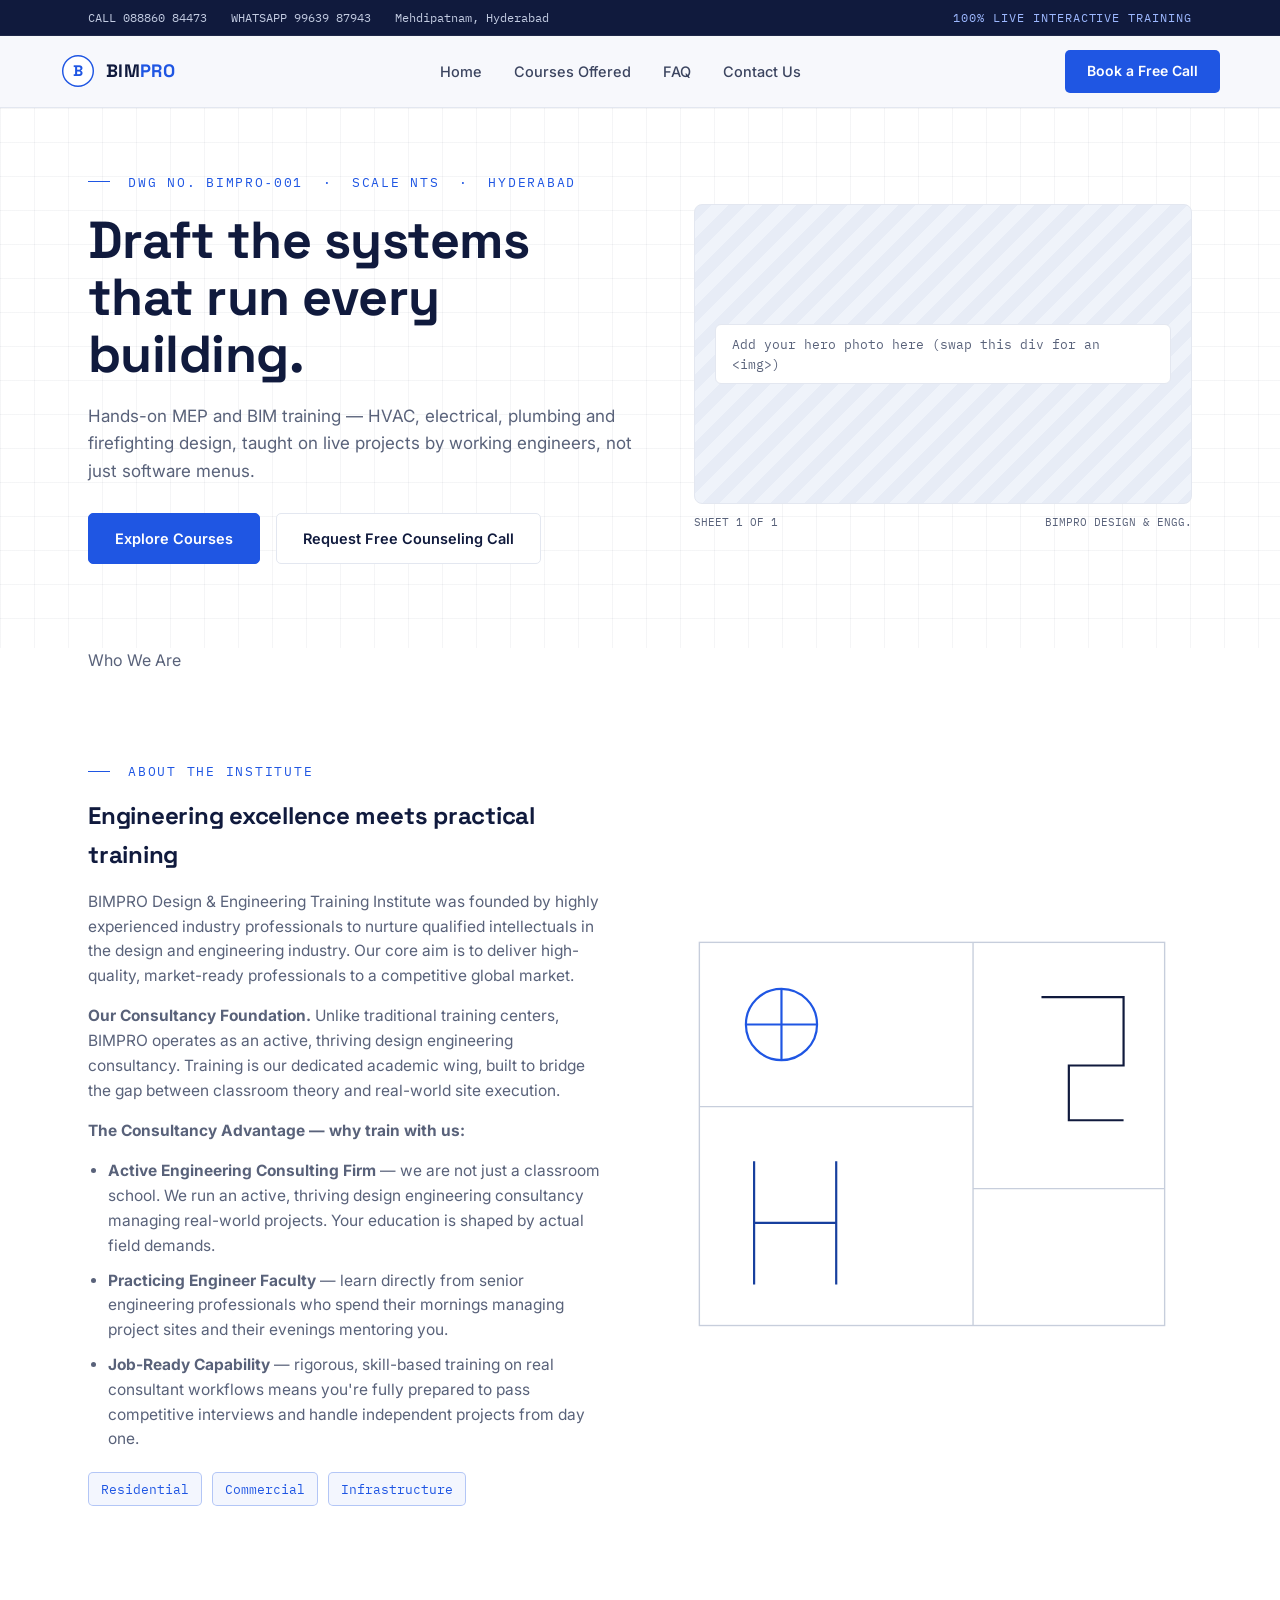
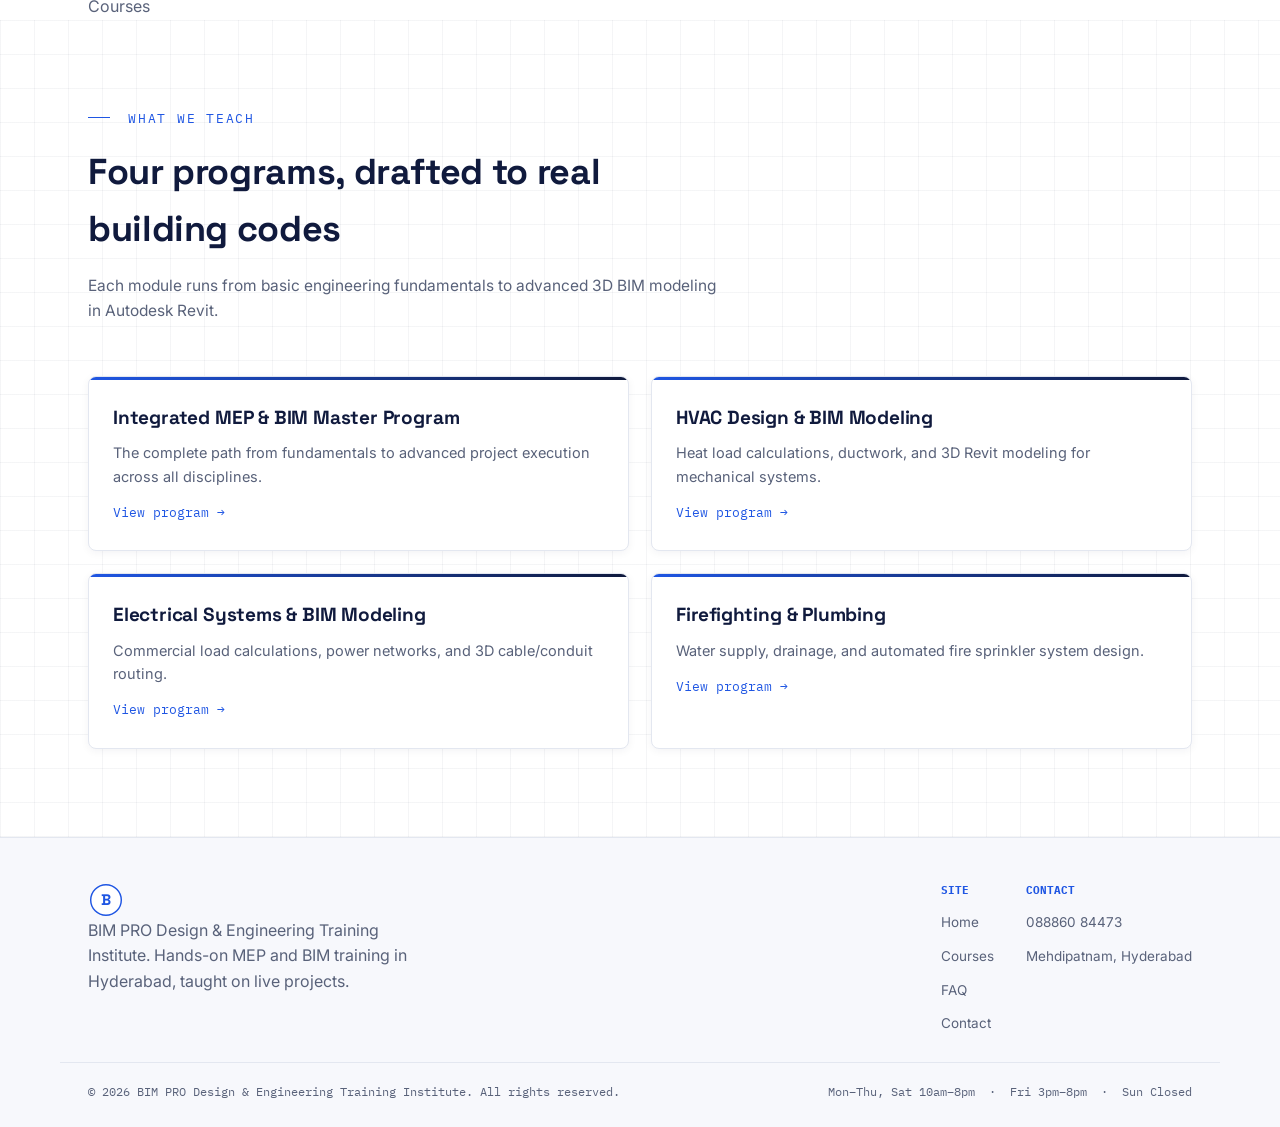
==== commit b811269b: "Refactor index.html structure and content" ====
--- a/index.html
+++ b/index.html
@@ -1,8 +1,183 @@
 <!DOCTYPE html>
-<html lang="en"><head><meta charset="UTF-8"><meta name="viewport" content="width=device-width, initial-scale=1.0"><title>Home — BIM PRO Design &amp; Engineering Training Institute</title><meta name="description" content="MEP and BIM design engineering training institute in Mehdipatnam, Hyderabad."><link rel="stylesheet" href="assets/style.css"></head><body>
-<div class="util-bar"><div class="wrap"><div class="util-left"><span class="util-item"><a href="tel:+918886084473">CALL 088860 84473</a></span><span class="util-item"><a href="https://wa.me/919963987943" target="_blank" rel="noopener">WHATSAPP 99639 87943</a></span><span class="util-item">Mehdipatnam, Hyderabad</span></div><div class="util-right"><span class="util-status">100% LIVE INTERACTIVE TRAINING</span></div></div></div>
-<nav class="site-nav"><div class="wrap nav-row"><a href="index.html" class="brand"><svg class="logo-mark" viewBox="0 0 40 40" fill="none" xmlns="http://www.w3.org/2000/svg"><circle cx="20" cy="20" r="17" fill="#fff" stroke="#1F56E3" stroke-width="1.6"/><text x="20" y="26" text-anchor="middle" font-family="Space Grotesk, sans-serif" font-weight="700" font-size="17" fill="#1F56E3">B</text></svg><span class="brand-name">BIM<span>PRO</span></span></a><button class="nav-toggle-btn" aria-label="Toggle menu"><span></span><span></span><span></span></button><ul class="nav-links"><li><a href="index.html" aria-current="page">Home</a></li><li class="has-dropdown"><a href="courses.html">Courses Offered</a><ul class="dropdown"><li><a href="course-master.html">Integrated MEP &amp; BIM Master Program</a></li><li><a href="course-hvac.html">HVAC Design &amp; BIM Modeling</a></li><li><a href="course-electrical.html">Electrical Systems &amp; BIM Modeling</a></li><li><a href="course-fire-phe.html">Firefighting &amp; Plumbing</a></li></ul></li><li><a href="faq.html">FAQ</a></li><li><a href="contact.html">Contact Us</a></li></ul><a href="contact.html" class="nav-cta">Book a Free Call</a></div></nav>
-<header class="hero grid-bg"><div class="wrap"><div class="hero-copy"><div class="eyebrow">DWG NO. BIMPRO-001 · SCALE NTS · HYDERABAD</div><h1>Draft the systems that run every building.</h1><p class="lede">Hands-on MEP and BIM training — HVAC, electrical, plumbing and firefighting design, taught on live projects by working engineers, not just software menus.</p><div class="btn-row"><a href="courses.html" class="btn btn-primary">Explore Courses</a><a href="contact.html" class="btn btn-ghost">Request Free Counseling Call</a></div></div><div class="hero-art"><div class="hero-art-placeholder"><span class="pill">BIM PRO Design &amp; Engineering Training</span></div><div class="hero-art-captions"><span>SHEET 1 OF 1</span><span>BIMPRO DESIGN &amp; ENGG.</span></div></div></div></header>
-<section class="about"><div class="wrap"><div class="about-copy"><div class="eyebrow">About the institute</div><h2 style="margin-top:16px">Engineering excellence meets practical training</h2><p>BIMPRO Design &amp; Engineering Training Institute was founded by highly experienced industry professionals to nurture qualified intellectuals in the design and engineering industry. Our core aim is to deliver high-quality, market-ready professionals to a competitive global market.</p><p><strong>Our Consultancy Foundation.</strong> Unlike traditional training centers, BIMPRO operates as an active design engineering consultancy. Training is our dedicated academic wing, built to bridge the gap between classroom theory and real-world site execution.</p><p><strong>The Consultancy Advantage:</strong> Learn from practicing engineers and work through real consultant workflows so you are prepared for interviews and independent projects.</p><div class="about-disciplines"><span class="chip">Residential</span><span class="chip">Commercial</span><span class="chip">Infrastructure</span></div></div><div class="about-art"><svg viewBox="0 0 380 320" fill="none" xmlns="http://www.w3.org/2000/svg"><rect x="20" y="20" width="340" height="280" stroke="#C7CEDC"/><line x1="20" y1="140" x2="220" y2="140" stroke="#C7CEDC"/><line x1="220" y1="20" x2="220" y2="300" stroke="#C7CEDC"/><circle cx="80" cy="80" r="26" stroke="#1F56E3" stroke-width="1.6"/><path d="M80 54v52M54 80h52" stroke="#1F56E3" stroke-width="1.6"/><path d="M270 60h60v50h-40v40h40M60 180v90M120 180v90M60 225h60" stroke="#101A3D" stroke-width="1.6"/></svg></div></div></section>
-<section class="grid-bg"><div class="wrap"><div class="section-head"><div class="eyebrow">What we teach</div><h2>Four programs, drafted to real building codes</h2><p>Each module runs from basic engineering fundamentals to advanced 3D BIM modeling in Autodesk Revit.</p></div><div class="course-index-grid"><a class="course-index-card" href="course-master.html"><h3>Integrated MEP &amp; BIM Master Program</h3><p>The complete path from fundamentals to advanced project execution across all disciplines.</p><span class="cta-arrow">View program →</span></a><a class="course-index-card" href="course-hvac.html"><h3>HVAC Design &amp; BIM Modeling</h3><p>Heat load calculations, ductwork, and 3D Revit modeling for mechanical systems.</p><span class="cta-arrow">View program →</span></a><a class="course-index-card" href="course-electrical.html"><h3>Electrical Systems &amp; BIM Modeling</h3><p>Commercial load calculations, power networks, and 3D cable/conduit routing.</p><span class="cta-arrow">View program →</span></a><a class="course-index-card" href="course-fire-phe.html"><h3>Firefighting &amp; Plumbing</h3><p>Water supply, drainage, and automated fire sprinkler system design.</p><span class="cta-arrow">View program →</span></a></div></div></section>
-<footer><div class="wrap footer-top"><div class="footer-brand"><span>BIM PRO Design &amp; Engineering Training Institute. Hands-on MEP and BIM training in Hyderabad, taught on live projects.</span></div><div class="footer-links"><div><h5>Site</h5><ul><li><a href="index.html">Home</a></li><li><a href="courses.html">Courses</a></li><li><a href="faq.html">FAQ</a></li><li><a href="contact.html">Contact</a></li></ul></div><div><h5>Contact</h5><ul><li><a href="tel:+918886084473">088860 84473</a></li><li><a href="https://wa.me/919963987943">WhatsApp</a></li></ul></div></div></div><div class="wrap footer-bottom"><span class="foot-note">© 2026 BIM PRO Design &amp; Engineering Training Institute. All rights reserved.</span><span class="foot-note">Mon–Thu, Sat 10am–8pm · Fri 3pm–8pm · Sun Closed</span></div></footer><script src="assets/script.js"></script></body></html>+<html lang="en">
+<head>
+<meta charset="UTF-8">
+<meta name="viewport" content="width=device-width, initial-scale=1.0">
+<title>Home — BIM PRO Design &amp; Engineering Training Institute</title>
+<meta name="description" content="MEP and BIM design engineering training institute in Mehdipatnam, Hyderabad.">
+<link rel="stylesheet" href="assets/style.css">
+</head>
+<body>
+<div class="util-bar">
+  <div class="wrap">
+    <div class="util-left">
+      <span class="util-item"><a href="tel:+918886084473">CALL 088860 84473</a></span>
+      <span class="util-item"><a href="https://wa.me/919963987943" target="_blank" rel="noopener">WHATSAPP 99639 87943</a></span>
+      <span class="util-item">Mehdipatnam, Hyderabad</span>
+    </div>
+    <div class="util-right"><span class="util-status">100% LIVE INTERACTIVE TRAINING</span></div>
+  </div>
+</div>
+
+<nav class="site-nav">
+  <div class="wrap nav-row">
+    <a href="index.html" class="brand">
+      <svg class="logo-mark" viewBox="0 0 40 40" fill="none" xmlns="http://www.w3.org/2000/svg" role="img" aria-label="BIM PRO logo">
+        <circle cx="20" cy="20" r="17" fill="#fff" stroke="#1F56E3" stroke-width="1.6"/>
+        <text x="20" y="26" text-anchor="middle" font-family="Space Grotesk, sans-serif" font-weight="700" font-size="17" fill="#1F56E3">B</text>
+      </svg>
+      <span class="brand-name">BIM<span>PRO</span></span>
+    </a>
+    <button class="nav-toggle-btn" aria-label="Toggle menu"><span></span><span></span><span></span></button>
+    <ul class="nav-links">
+      <li><a href="index.html" aria-current="page">Home</a></li>
+      <li class="has-dropdown">
+        <a href="courses.html">Courses Offered</a>
+        <ul class="dropdown">
+          <li><a href="course-master.html">Integrated MEP &amp; BIM Master Program</a></li>
+          <li><a href="course-hvac.html">HVAC Design &amp; BIM Modeling</a></li>
+          <li><a href="course-electrical.html">Electrical Systems &amp; BIM Modeling</a></li>
+          <li><a href="course-fire-phe.html">Firefighting &amp; Plumbing</a></li>
+        </ul>
+      </li>
+      <li><a href="faq.html">FAQ</a></li>
+      <li><a href="contact.html">Contact Us</a></li>
+    </ul>
+    <a href="contact.html" class="nav-cta">Book a Free Call</a>
+  </div>
+</nav>
+
+<header class="hero grid-bg">
+  <div class="wrap">
+    <div class="hero-copy">
+      <div class="eyebrow">DWG NO. BIMPRO&#8209;001 &nbsp;&middot;&nbsp; SCALE NTS &nbsp;&middot;&nbsp; HYDERABAD</div>
+      <h1>Draft the systems that run every building.</h1>
+      <p class="lede">Hands-on MEP and BIM training &mdash; HVAC, electrical, plumbing and firefighting design, taught on live projects by working engineers, not just software menus.</p>
+      <div class="btn-row">
+        <a href="courses.html" class="btn btn-primary">Explore Courses</a>
+        <a href="contact.html" class="btn btn-ghost">Request Free Counseling Call</a>
+      </div>
+    </div>
+    <div class="hero-art">
+      <div class="hero-art-placeholder">
+        <span class="pill">Add your hero photo here (swap this div for an &lt;img&gt;)</span>
+      </div>
+      <div class="hero-art-captions">
+        <span>SHEET 1 OF 1</span>
+        <span>BIMPRO DESIGN &amp; ENGG.</span>
+      </div>
+    </div>
+  </div>
+</header>
+
+<div class="dim-divider"><div class="wrap"><div class="dim-line"></div><span class="dim-label">Who We Are</span><div class="dim-line"></div></div></div>
+
+<section class="about">
+  <div class="wrap">
+    <div class="about-copy">
+      <div class="eyebrow">About the institute</div>
+      <h2 style="margin-top:16px;">Engineering excellence meets practical training</h2>
+      <p>BIMPRO Design &amp; Engineering Training Institute was founded by highly experienced industry professionals to nurture qualified intellectuals in the design and engineering industry. Our core aim is to deliver high-quality, market-ready professionals to a competitive global market.</p>
+      <p><strong>Our Consultancy Foundation.</strong> Unlike traditional training centers, BIMPRO operates as an active, thriving design engineering consultancy. Training is our dedicated academic wing, built to bridge the gap between classroom theory and real-world site execution.</p>
+      <p><strong>The Consultancy Advantage &mdash; why train with us:</strong></p>
+      <ul style="color:var(--line-dim); font-size:15.5px; padding-left:20px; margin:0 0 16px;">
+        <li style="margin-bottom:10px;"><strong style="color:var(--line);">Active Engineering Consulting Firm</strong> &mdash; we are not just a classroom school. We run an active, thriving design engineering consultancy managing real-world projects. Your education is shaped by actual field demands.</li>
+        <li style="margin-bottom:10px;"><strong style="color:var(--line);">Practicing Engineer Faculty</strong> &mdash; learn directly from senior engineering professionals who spend their mornings managing project sites and their evenings mentoring you.</li>
+        <li><strong style="color:var(--line);">Job-Ready Capability</strong> &mdash; rigorous, skill-based training on real consultant workflows means you're fully prepared to pass competitive interviews and handle independent projects from day one.</li>
+      </ul>
+      <div class="about-disciplines">
+        <span class="chip">Residential</span>
+        <span class="chip">Commercial</span>
+        <span class="chip">Infrastructure</span>
+      </div>
+    </div>
+    <div class="about-art">
+      <svg viewBox="0 0 380 320" fill="none" xmlns="http://www.w3.org/2000/svg" role="img" aria-label="Technical floor plan line drawing">
+        <rect x="20" y="20" width="340" height="280" stroke="#C7CEDC" stroke-width="1"/>
+        <line x1="20" y1="140" x2="220" y2="140" stroke="#C7CEDC"/>
+        <line x1="220" y1="20" x2="220" y2="300" stroke="#C7CEDC"/>
+        <line x1="220" y1="200" x2="360" y2="200" stroke="#C7CEDC"/>
+        <g stroke="#1F56E3" stroke-width="1.6" fill="none">
+          <circle cx="80" cy="80" r="26"/>
+          <path d="M80 54 L80 106 M54 80 L106 80"/>
+        </g>
+        <g stroke="#101A3D" stroke-width="1.6" fill="none">
+          <path d="M270 60 h60 v50 h-40 v40 h40"/>
+        </g>
+        <g stroke="#173F9E" stroke-width="1.6" fill="none">
+          <path d="M60 180 v90 M120 180 v90 M60 225 h60"/>
+        </g>
+      </svg>
+    </div>
+  </div>
+</section>
+
+<div class="dim-divider"><div class="wrap"><div class="dim-line"></div><span class="dim-label">Courses</span><div class="dim-line"></div></div></div>
+
+<section class="grid-bg">
+  <div class="wrap">
+    <div class="section-head">
+      <div class="eyebrow">What we teach</div>
+      <h2>Four programs, drafted to real building codes</h2>
+      <p>Each module runs from basic engineering fundamentals to advanced 3D BIM modeling in Autodesk Revit.</p>
+    </div>
+    <div class="course-index-grid">
+      <a class="course-index-card" href="course-master.html">
+        <h3>Integrated MEP &amp; BIM Master Program</h3>
+        <p>The complete path from fundamentals to advanced project execution across all disciplines.</p>
+        <span class="cta-arrow">View program &rarr;</span>
+      </a>
+      <a class="course-index-card" href="course-hvac.html">
+        <h3>HVAC Design &amp; BIM Modeling</h3>
+        <p>Heat load calculations, ductwork, and 3D Revit modeling for mechanical systems.</p>
+        <span class="cta-arrow">View program &rarr;</span>
+      </a>
+      <a class="course-index-card" href="course-electrical.html">
+        <h3>Electrical Systems &amp; BIM Modeling</h3>
+        <p>Commercial load calculations, power networks, and 3D cable/conduit routing.</p>
+        <span class="cta-arrow">View program &rarr;</span>
+      </a>
+      <a class="course-index-card" href="course-fire-phe.html">
+        <h3>Firefighting &amp; Plumbing</h3>
+        <p>Water supply, drainage, and automated fire sprinkler system design.</p>
+        <span class="cta-arrow">View program &rarr;</span>
+      </a>
+    </div>
+  </div>
+</section>
+<footer>
+  <div class="wrap footer-top">
+    <div class="footer-brand">
+      <svg class="logo-mark" viewBox="0 0 40 40" fill="none" xmlns="http://www.w3.org/2000/svg" aria-hidden="true">
+        <circle cx="20" cy="20" r="17" fill="#fff" stroke="#1F56E3" stroke-width="1.6"/>
+        <text x="20" y="26" text-anchor="middle" font-family="Space Grotesk, sans-serif" font-weight="700" font-size="17" fill="#1F56E3">B</text>
+      </svg>
+      <span>BIM PRO Design &amp; Engineering Training Institute. Hands-on MEP and BIM training in Hyderabad, taught on live projects.</span>
+    </div>
+    <div class="footer-links">
+      <div>
+        <h5>Site</h5>
+        <ul>
+          <li><a href="index.html">Home</a></li>
+          <li><a href="courses.html">Courses</a></li>
+          <li><a href="faq.html">FAQ</a></li>
+          <li><a href="contact.html">Contact</a></li>
+        </ul>
+      </div>
+      <div>
+        <h5>Contact</h5>
+        <ul>
+          <li><a href="tel:+918886084473">088860 84473</a></li>
+          <li><a href="https://www.google.com/maps/search/?api=1&query=Pillar%2354%2C%202nd%20Floor%2C%20above%20Calibre%20Clinic%2C%20Mehdipatnam%2C%20Hyderabad%2C%20Telangana%20500008" target="_blank" rel="noopener">Mehdipatnam, Hyderabad</a></li>
+        </ul>
+      </div>
+    </div>
+  </div>
+  <div class="wrap footer-bottom">
+    <span class="foot-note">&copy; 2026 BIM PRO Design &amp; Engineering Training Institute. All rights reserved.</span>
+    <span class="foot-note">Mon&ndash;Thu, Sat 10am&ndash;8pm &nbsp;&middot;&nbsp; Fri 3pm&ndash;8pm &nbsp;&middot;&nbsp; Sun Closed</span>
+  </div>
+</footer>
+<script src="assets/script.js"></script>
+</body>
+</html>
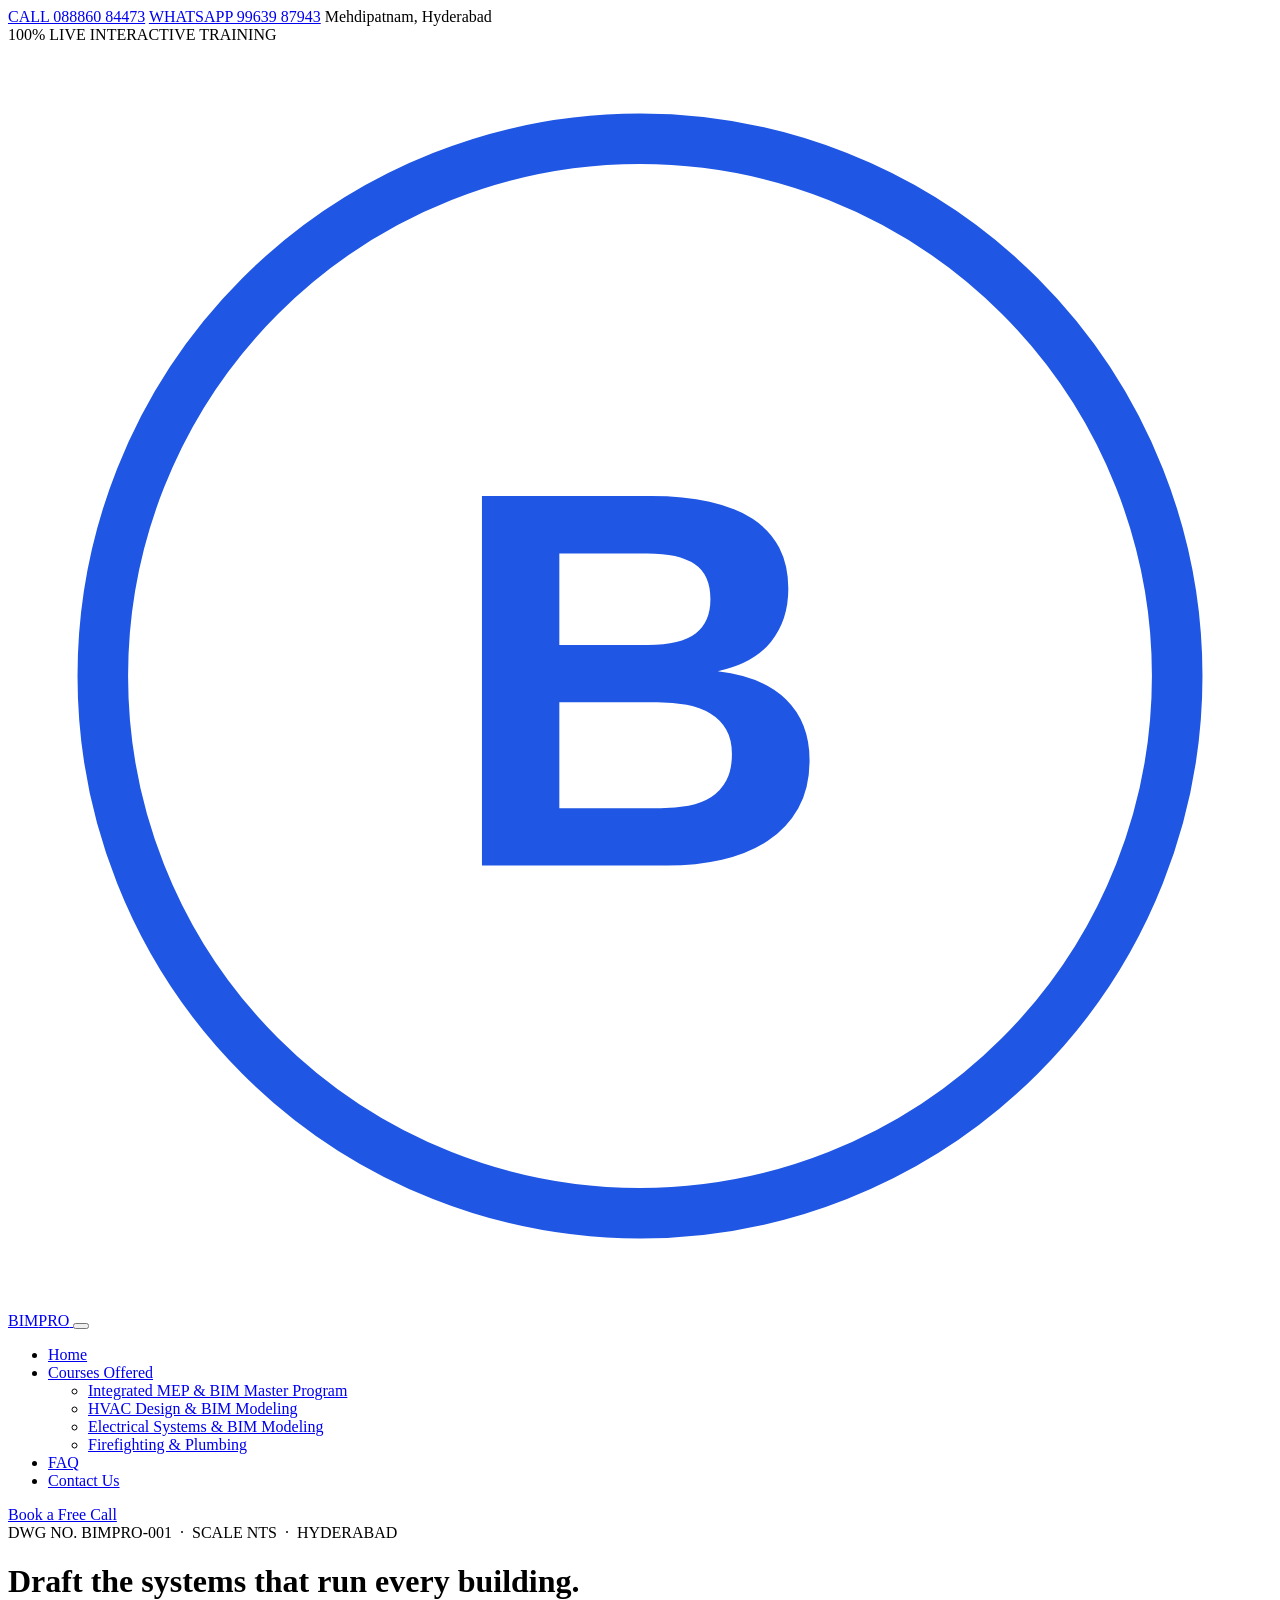
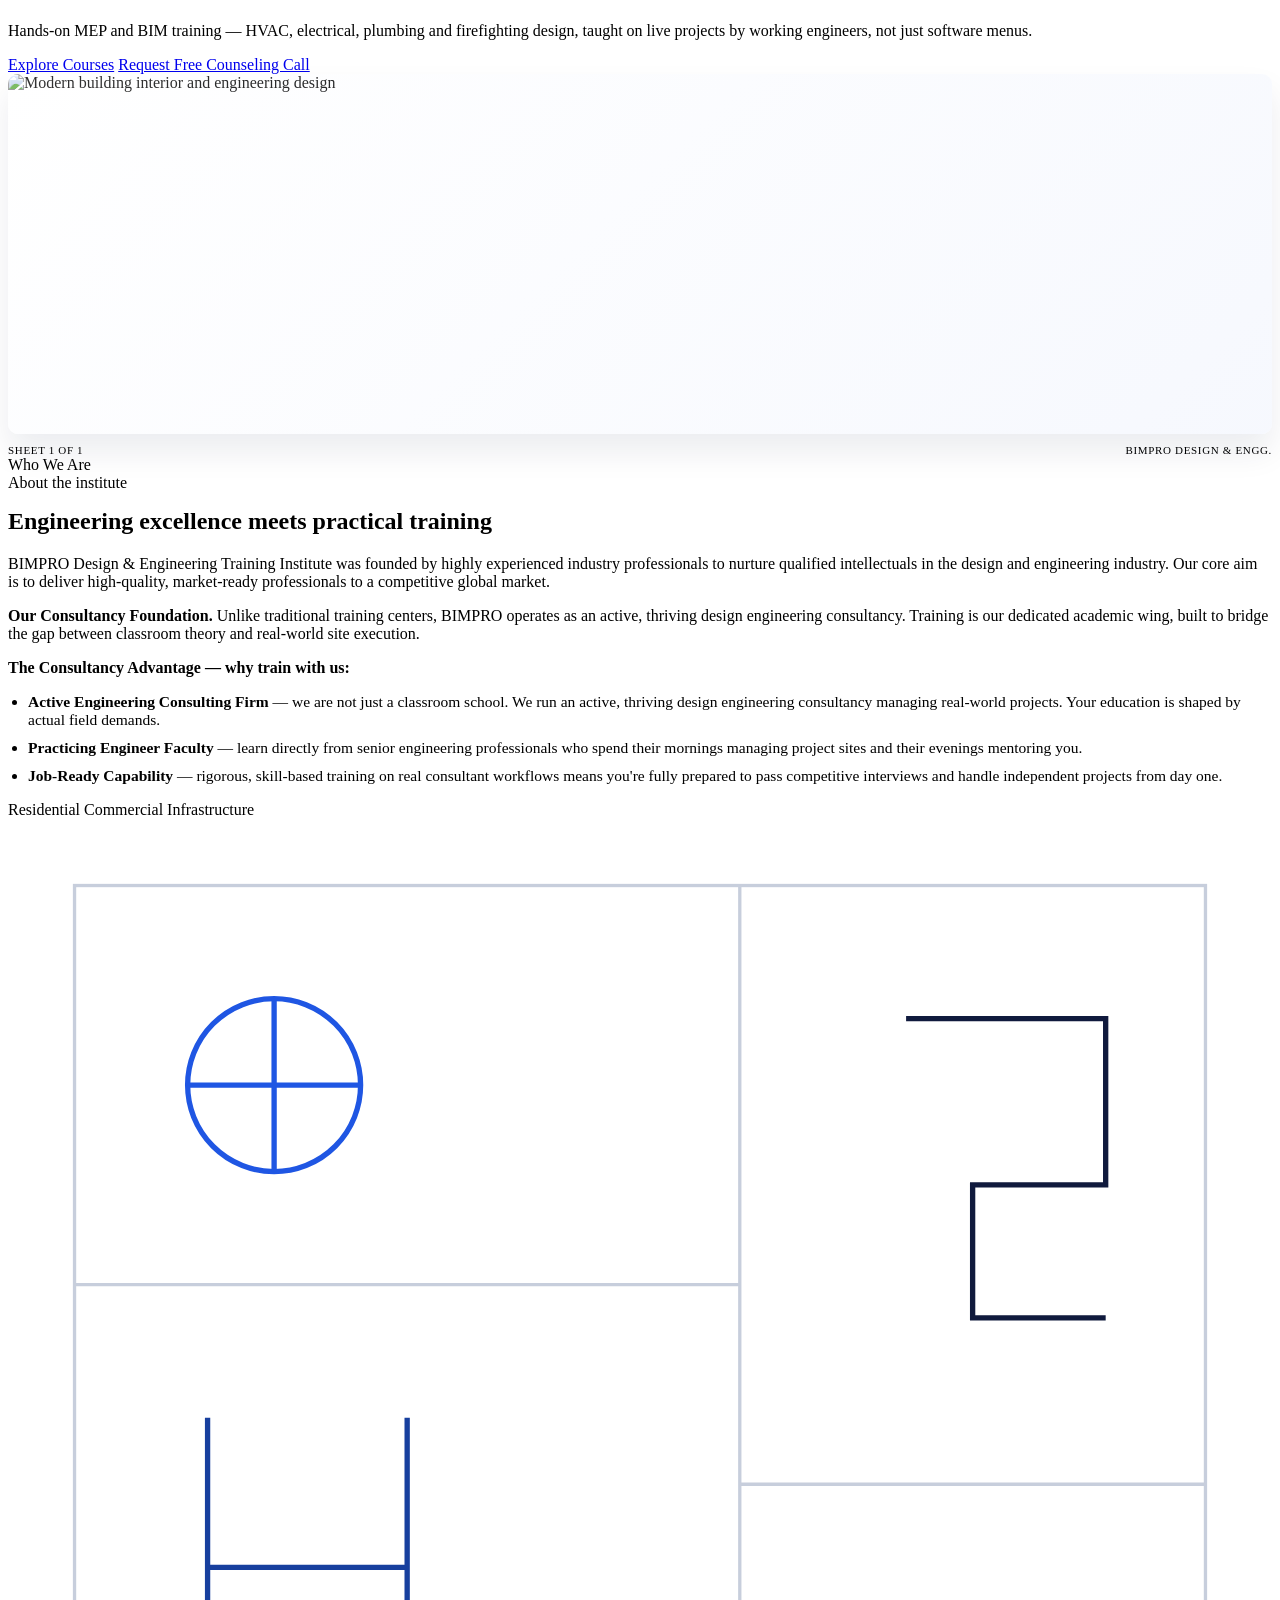
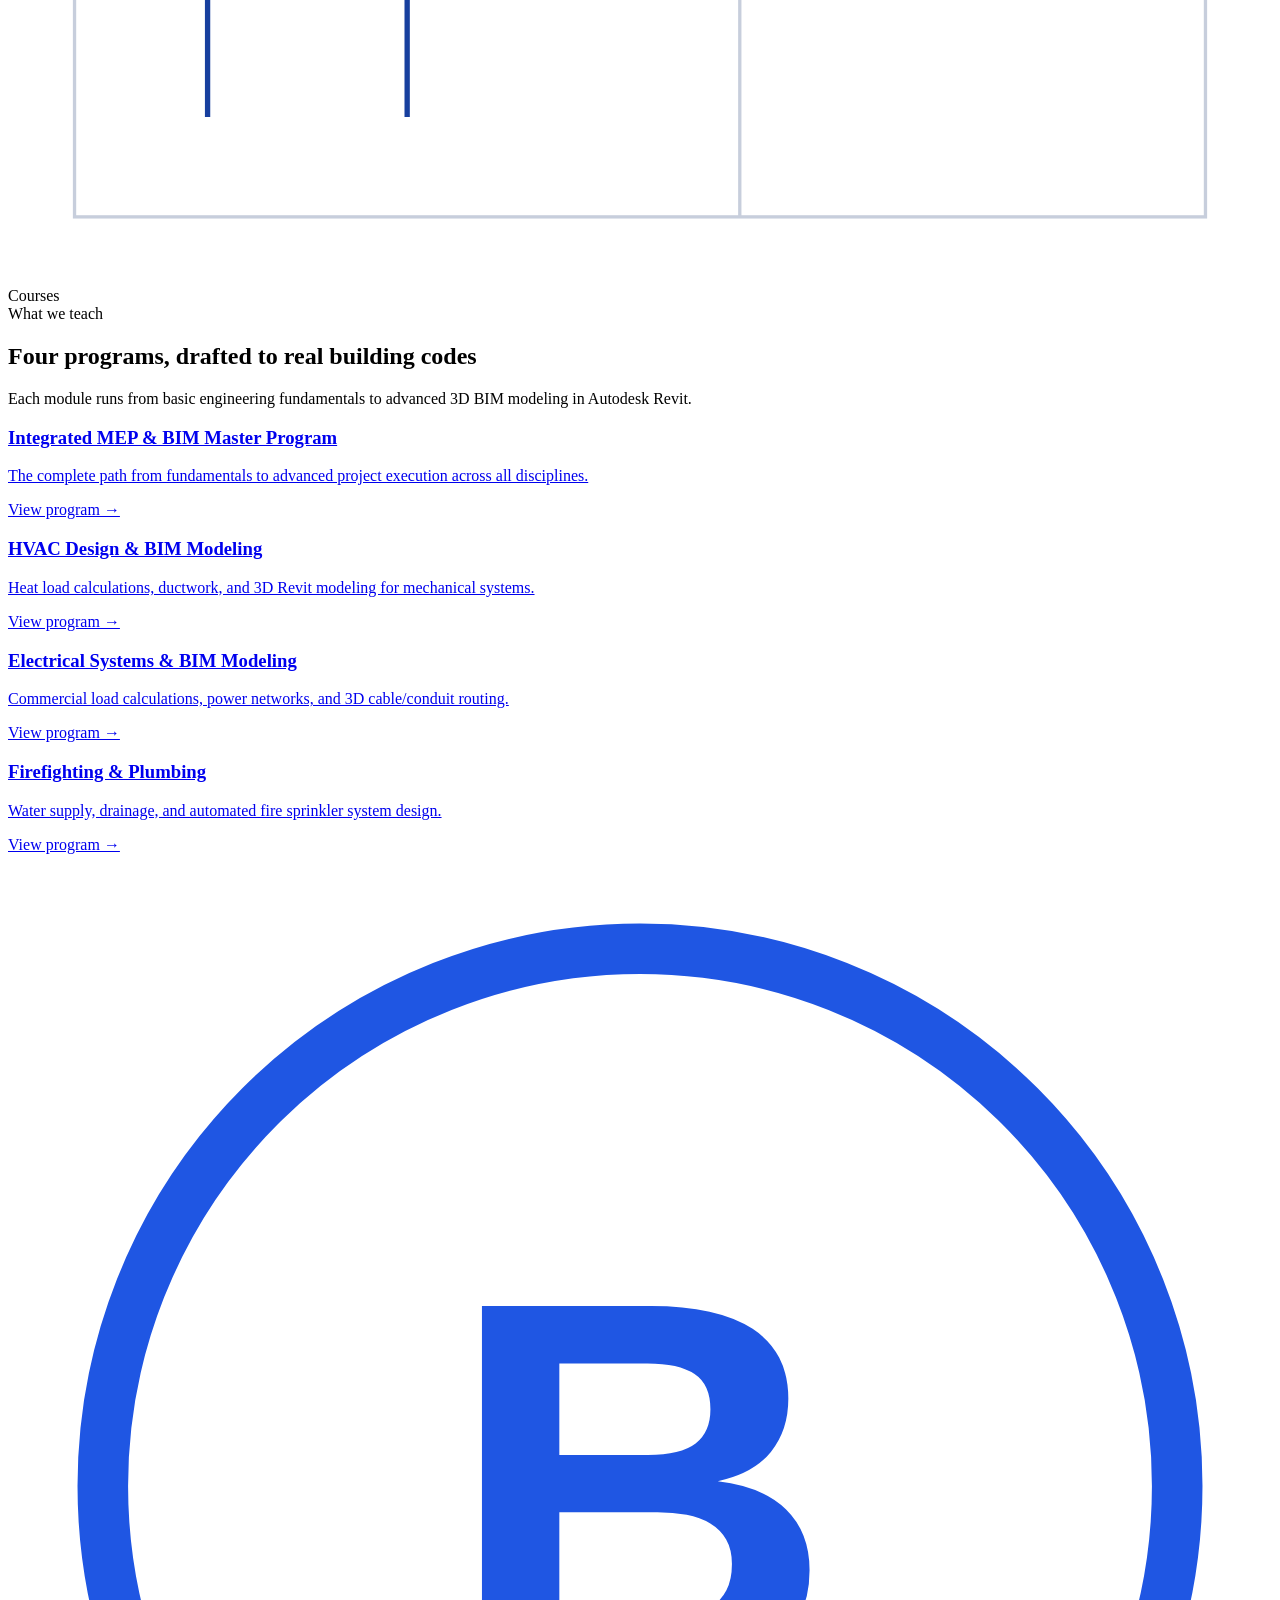
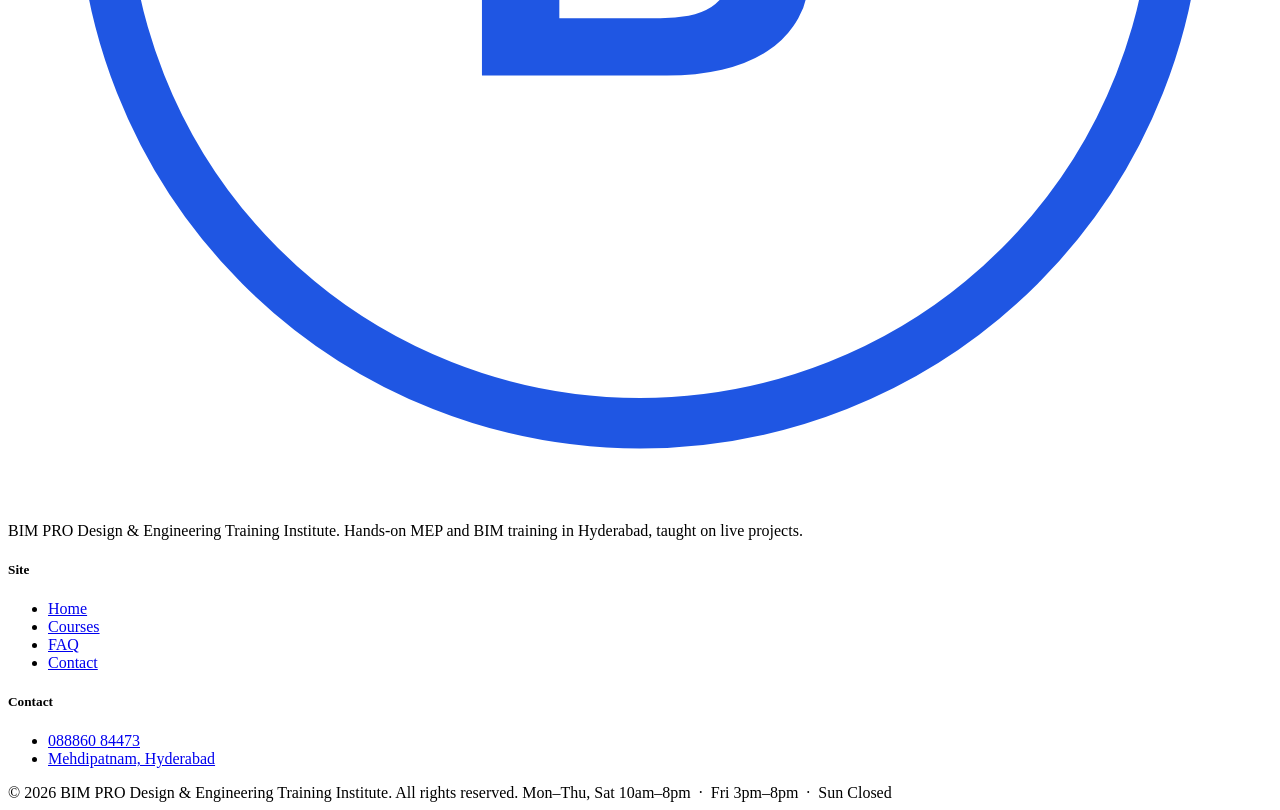
==== commit acd762e9: "Replace hero placeholder with a real image card for the landing page hero section" ====
--- a/index.html
+++ b/index.html
@@ -1,11 +1,11 @@
 <!DOCTYPE html>
 <html lang="en">
 <head>
-<meta charset="UTF-8">
-<meta name="viewport" content="width=device-width, initial-scale=1.0">
-<title>Home — BIM PRO Design &amp; Engineering Training Institute</title>
-<meta name="description" content="MEP and BIM design engineering training institute in Mehdipatnam, Hyderabad.">
-<link rel="stylesheet" href="assets/style.css">
+  <meta charset="UTF-8">
+  <meta name="viewport" content="width=device-width, initial-scale=1.0">
+  <title>Home — BIM PRO Design &amp; Engineering Training Institute</title>
+  <meta name="description" content="MEP and BIM design engineering training institute in Mehdipatnam, Hyderabad.">
+  <link rel="stylesheet" href="assets/style.css">
 </head>
 <body>
 <div class="util-bar">
@@ -59,8 +59,8 @@
       </div>
     </div>
     <div class="hero-art">
-      <div class="hero-art-placeholder">
-        <span class="pill">Add your hero photo here (swap this div for an &lt;img&gt;)</span>
+      <div class="hero-art-card">
+        <img src="https://images.unsplash.com/photo-1511818966892-d7d671e672a2?auto=format&fit=crop&w=1200&q=80" alt="Modern building interior and engineering design" />
       </div>
       <div class="hero-art-captions">
         <span>SHEET 1 OF 1</span>
--- a/assets/style.css
+++ b/assets/style.css
@@ -1,2 +1,44 @@
-@import url('https://fonts.googleapis.com/css2?family=Space+Grotesk:wght@500;600;700&family=Inter:wght@400;500;600;700&family=IBM+Plex+Mono:wght@400;500;600&display=swap');
-:root{--navy:#101A3D;--navy-soft:#3C4560;--blue:#1F56E3;--blue-dark:#173F9E;--blue-soft:#9DB8FF;--body:#59627A;--bg:#fff;--nav-bg:#F7F8FC;--border:#E3E7F0;--font-display:'Space Grotesk',sans-serif;--font-body:'Inter',sans-serif;--font-mono:'IBM Plex Mono',monospace;--radius:5px}*{box-sizing:border-box}html{scroll-behavior:smooth}body{margin:0;background:var(--bg);color:var(--body);font-family:var(--font-body);line-height:1.6;-webkit-font-smoothing:antialiased}a{color:inherit}img,svg{display:block;max-width:100%}.grid-bg{background-image:linear-gradient(rgba(16,26,61,.045) 1px,transparent 1px),linear-gradient(90deg,rgba(16,26,61,.045) 1px,transparent 1px);background-size:34px 34px}.wrap{max-width:1160px;margin:0 auto;padding:0 28px}h1,h2,h3{font-family:var(--font-display);font-weight:700;margin:0;color:var(--navy);letter-spacing:-.01em}.eyebrow{font-family:var(--font-mono);font-size:12.5px;letter-spacing:.14em;text-transform:uppercase;color:var(--blue);display:flex;gap:18px;align-items:center;flex-wrap:wrap}.eyebrow:before{content:"";width:22px;height:1px;background:var(--blue);display:inline-block}.util-bar{background:var(--navy);border-bottom:1px solid rgba(255,255,255,.06);font-family:var(--font-mono);font-size:12px;color:#C3CCE2}.util-bar .wrap{display:flex;justify-content:space-between;align-items:center;padding:8px 28px;gap:20px;flex-wrap:wrap}.util-bar a{color:#C3CCE2;text-decoration:none}.util-left{display:flex;gap:24px;flex-wrap:wrap}.util-status{color:var(--blue-soft);letter-spacing:.08em}.site-nav{position:sticky;top:0;z-index:50;background:rgba(247,248,252,.96);backdrop-filter:blur(6px);border-bottom:1px solid var(--border)}.nav-row{display:flex;align-items:center;justify-content:space-between;padding:14px 0;position:relative}.brand{display:flex;align-items:center;gap:10px;text-decoration:none}.brand-name{font-family:var(--font-display);font-weight:700;font-size:18px;letter-spacing:.02em;color:var(--navy)}.brand-name span{color:var(--blue)}.logo-mark{width:36px;height:36px;flex-shrink:0}.nav-links{display:flex;gap:32px;list-style:none;margin:0;padding:0}.nav-links>li{position:relative}.nav-links a{text-decoration:none;font-size:14.5px;font-weight:500;color:var(--navy-soft);position:relative;padding:4px 0}.nav-links a:hover{color:var(--blue)}.dropdown{list-style:none;margin:0;padding:8px;position:absolute;top:100%;left:0;min-width:280px;background:#fff;border:1px solid var(--border);border-radius:6px;box-shadow:0 14px 28px rgba(16,26,61,.14);opacity:0;visibility:hidden;transform:translateY(6px);transition:.15s;z-index:60}.has-dropdown:hover .dropdown,.has-dropdown:focus-within .dropdown{opacity:1;visibility:visible;transform:translateY(0)}.dropdown a{display:block;padding:10px 12px;font-size:13.5px}.nav-cta{font-size:14px;font-weight:600;color:#fff;background:var(--blue);padding:10px 22px;border-radius:var(--radius);text-decoration:none}.nav-toggle-btn{display:none}.hero{padding:64px 0 84px;position:relative;overflow:hidden}.hero .wrap{display:grid;grid-template-columns:1.05fr .95fr;gap:56px;align-items:center}.hero h1{font-size:clamp(34px,4.6vw,52px);line-height:1.1;margin:20px 0}.lede{font-size:17px;color:var(--body);max-width:640px}.btn-row{display:flex;gap:16px;flex-wrap:wrap;margin-top:28px}.btn{font-size:14.5px;font-weight:600;text-decoration:none;padding:13px 26px;border-radius:var(--radius);display:inline-flex}.btn-primary{background:var(--blue);color:#fff;border:1px solid var(--blue)}.btn-ghost{border:1px solid var(--border);color:var(--navy);background:#fff}.hero-art-placeholder{border:1px solid var(--border);border-radius:8px;background:repeating-linear-gradient(135deg,#E7ECF6 0,#E7ECF6 12px,#EFF3FA 12px,#EFF3FA 24px);min-height:300px;display:flex;align-items:center;justify-content:center;padding:20px}.pill{background:#fff;border:1px solid var(--border);border-radius:6px;padding:9px 16px;font-family:var(--font-mono);font-size:12.5px}.hero-art-captions{display:flex;justify-content:space-between;margin-top:10px;font-family:var(--font-mono);font-size:11px}.about .wrap{display:grid;grid-template-columns:1fr 1fr;gap:64px;align-items:center}.about-copy p,section p{color:var(--body);font-size:15.5px}.about-disciplines{margin-top:20px;display:flex;flex-wrap:wrap;gap:10px}.chip{font-family:var(--font-mono);font-size:12.5px;color:var(--blue);border:1px solid rgba(31,86,227,.3);background:rgba(31,86,227,.05);padding:6px 12px;border-radius:var(--radius)}section{padding:88px 0}.section-head{max-width:640px;margin-bottom:52px}.section-head h2{font-size:clamp(26px,3vw,36px);margin-top:16px}.course-index-grid{display:grid;grid-template-columns:repeat(2,1fr);gap:22px}.course-index-card{background:#fff;border:1px solid var(--border);border-radius:8px;padding:26px 24px;text-decoration:none;display:block;position:relative;overflow:hidden;box-shadow:0 2px 8px rgba(16,26,61,.05)}.course-index-card:before{content:"";position:absolute;top:0;left:0;right:0;height:3px;background:linear-gradient(90deg,var(--blue),var(--navy))}.course-index-card h3{font-size:19px;margin-bottom:8px}.course-index-card p{font-size:14.5px;margin:0}.cta-arrow{color:var(--blue);font-family:var(--font-mono);font-size:12.5px;margin-top:14px;display:inline-block}.page-banner{padding:60px 0 50px;border-bottom:1px solid var(--border)}.page-banner h1{font-size:clamp(28px,4vw,42px);margin:16px 0 14px}.breadcrumb{font-family:var(--font-mono);font-size:12px;margin-bottom:10px}.contact{background:var(--nav-bg)}.contact .wrap{display:grid;grid-template-columns:1fr 1fr;gap:60px}.info-row{display:flex;gap:16px;margin-bottom:26px}.info-row h4,.hours-stamp h4{font-family:var(--font-mono);font-size:12px;letter-spacing:.1em;text-transform:uppercase;color:var(--blue);margin:0 0 6px}.info-row p{margin:0;color:var(--navy)}.info-row a{color:var(--blue);text-decoration:none}.hours-stamp{background:#fff;border:1px solid var(--border);border-radius:var(--radius);padding:24px 26px;box-shadow:0 2px 8px rgba(16,26,61,.05)}.hours-table{width:100%;border-collapse:collapse;font-size:14.5px}.hours-table td{padding:7px 0;border-bottom:1px dashed var(--border)}.hours-table td:last-child{text-align:right;font-family:var(--font-mono);color:var(--navy)}.closed{color:#B0475E!important}.faq-item{margin-bottom:30px}.faq-item h3{font-size:18px;margin-bottom:8px}footer{border-top:1px solid var(--border);background:var(--nav-bg);padding:44px 0 26px}.footer-top{display:flex;justify-content:space-between;align-items:flex-start;flex-wrap:wrap;gap:28px;padding-bottom:26px;border-bottom:1px solid var(--border)}.footer-brand{max-width:340px}.footer-links{display:flex;gap:32px}.footer-links h5{font-family:var(--font-mono);font-size:11px;text-transform:uppercase;color:var(--blue);margin:0 0 10px}.footer-links ul{list-style:none;margin:0;padding:0;display:flex;flex-direction:column;gap:8px}.footer-links a{font-size:13.5px;text-decoration:none}.footer-bottom{display:flex;justify-content:space-between;flex-wrap:wrap;gap:12px;padding-top:20px}.foot-note{font-family:var(--font-mono);font-size:11.5px}@media(max-width:900px){.hero .wrap,.about .wrap,.contact .wrap{grid-template-columns:1fr}.hero-art{order:-1;max-width:340px;margin:auto}}@media(max-width:820px){.nav-links{position:absolute;top:100%;left:0;right:0;background:#fff;flex-direction:column;gap:0;max-height:0;overflow:hidden;border-bottom:1px solid var(--border)}.nav-links a{padding:16px 28px;display:block}.nav-links.is-open{max-height:520px;overflow-y:auto}.dropdown{position:static;opacity:1;visibility:visible;transform:none;box-shadow:none;border:none;background:var(--nav-bg);margin-left:14px;padding:0}.dropdown a{padding:12px 28px}.nav-toggle-btn{display:flex;flex-direction:column;gap:5px;width:26px;cursor:pointer;background:none;border:0}.nav-toggle-btn span{height:2px;background:var(--navy);display:block}.nav-cta{display:none}}@media(max-width:720px){.course-index-grid{grid-template-columns:1fr}.util-right{display:none}}
+.hero-art {
+  position: relative;
+}
+
+.hero-art-card {
+  position: relative;
+  border: 1px solid var(--border);
+  border-radius: 10px;
+  overflow: hidden;
+  background: rgba(255, 255, 255, 0.8);
+  box-shadow: 0 18px 32px rgba(16, 26, 61, 0.08);
+  min-height: 360px;
+}
+
+.hero-art-card::after {
+  content: "";
+  position: absolute;
+  inset: 0;
+  background: linear-gradient(135deg, rgba(255,255,255,0.20), rgba(31,86,227,0.04));
+}
+
+.hero-art-card img {
+  display: block;
+  width: 100%;
+  height: 100%;
+  min-height: 360px;
+  object-fit: cover;
+  filter: saturate(0.9) contrast(1.02);
+}
+
+.hero-art-placeholder {
+  display: none;
+}
+
+.hero-art-captions {
+  display: flex;
+  justify-content: space-between;
+  margin-top: 10px;
+  font-family: var(--font-mono);
+  font-size: 11px;
+  color: var(--body);
+  letter-spacing: 0.06em;
+  text-transform: uppercase;
+}
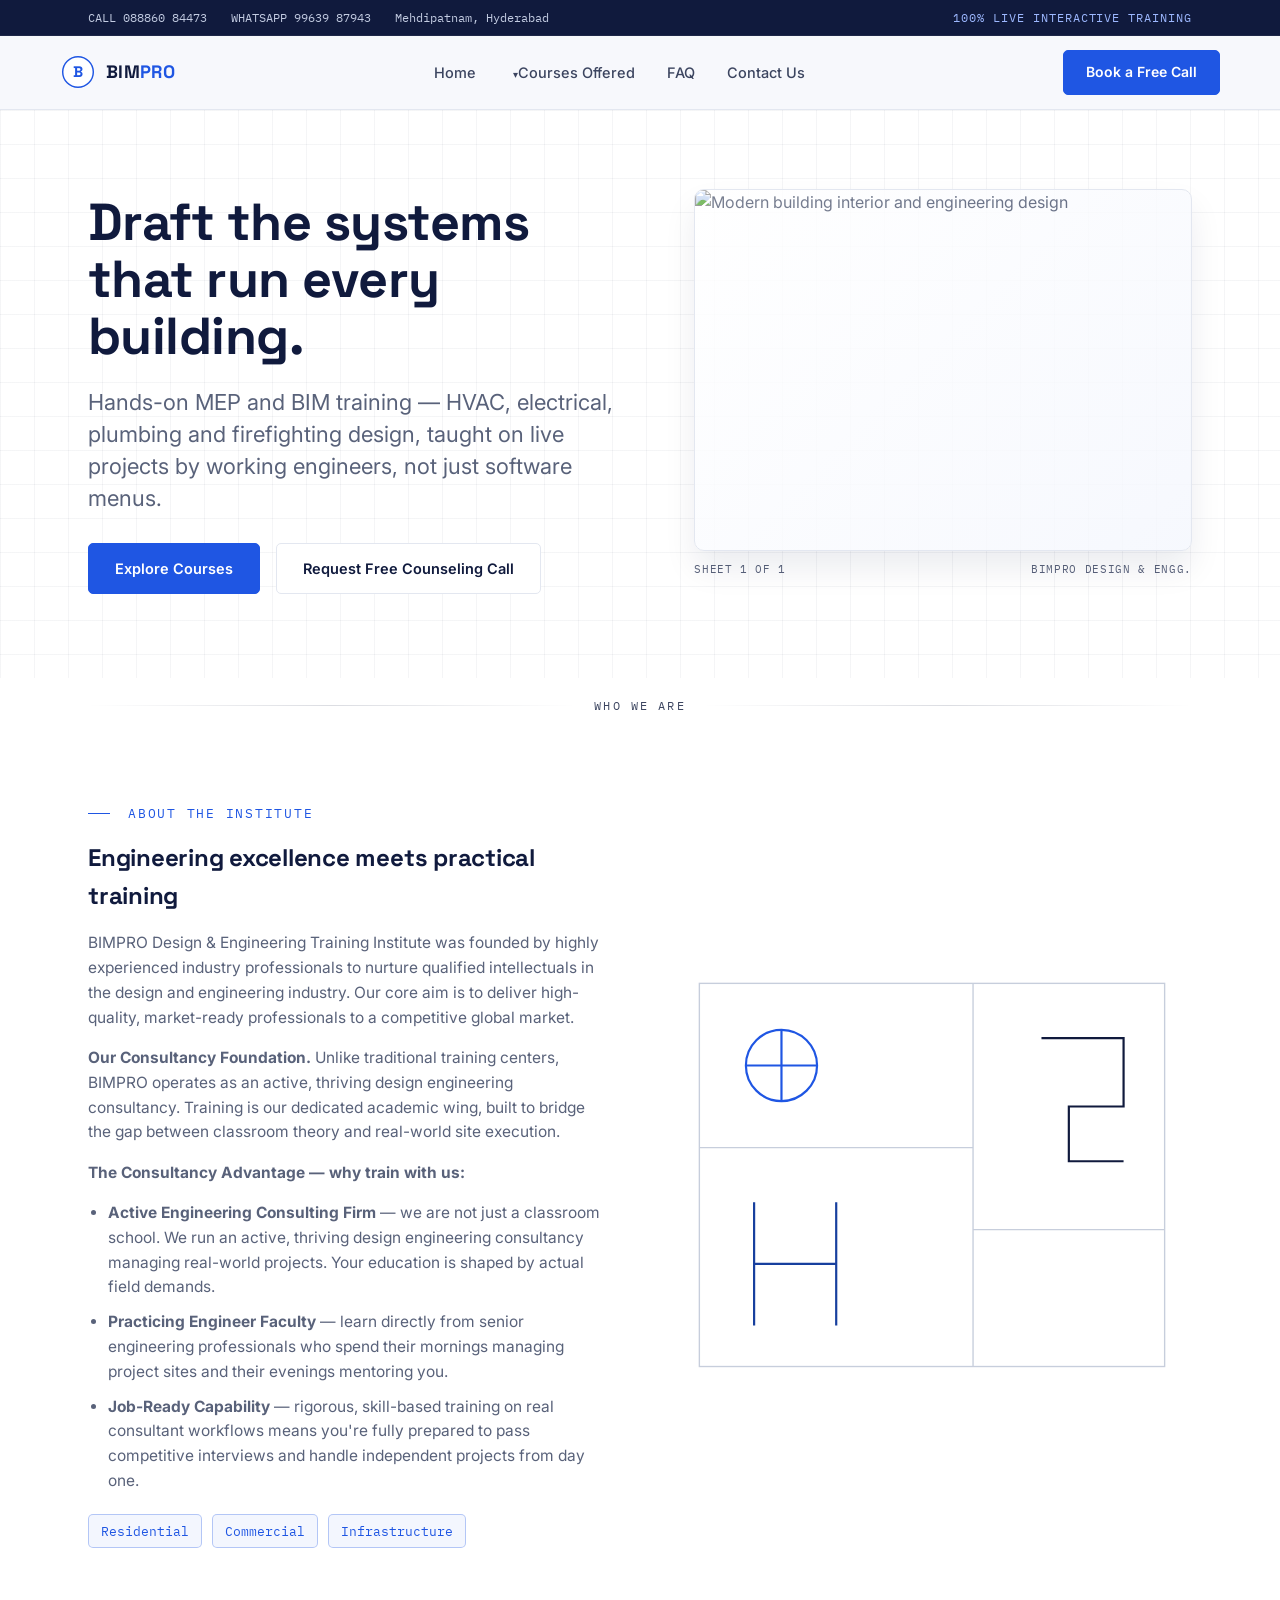
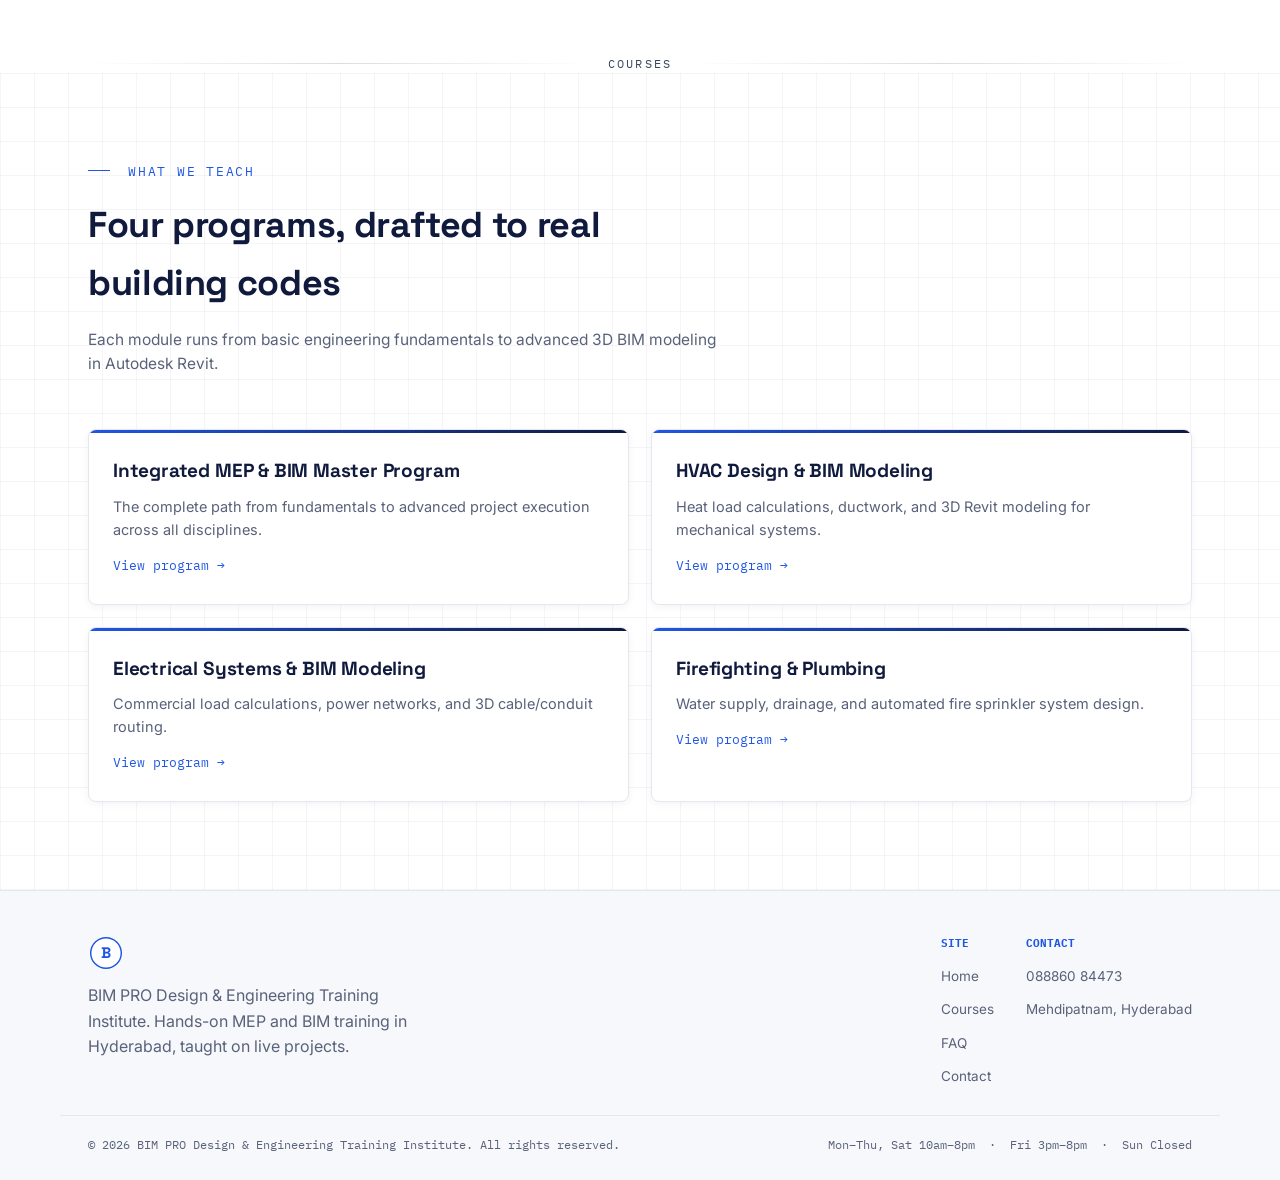
==== commit d7a2f488: "Comment out DWG information in header Comment out the eyebrow div containing DWG information." ====
--- a/index.html
+++ b/index.html
@@ -50,7 +50,7 @@
 <header class="hero grid-bg">
   <div class="wrap">
     <div class="hero-copy">
-      <div class="eyebrow">DWG NO. BIMPRO&#8209;001 &nbsp;&middot;&nbsp; SCALE NTS &nbsp;&middot;&nbsp; HYDERABAD</div>
+      <!-- <div class="eyebrow">DWG NO. BIMPRO&#8209;001 &nbsp;&middot;&nbsp; SCALE NTS &nbsp;&middot;&nbsp; HYDERABAD</div> -->
       <h1>Draft the systems that run every building.</h1>
       <p class="lede">Hands-on MEP and BIM training &mdash; HVAC, electrical, plumbing and firefighting design, taught on live projects by working engineers, not just software menus.</p>
       <div class="btn-row">
--- a/assets/style.css
+++ b/assets/style.css
@@ -1,44 +1,548 @@
-.hero-art {
-  position: relative;
-}
-
-.hero-art-card {
-  position: relative;
-  border: 1px solid var(--border);
-  border-radius: 10px;
-  overflow: hidden;
-  background: rgba(255, 255, 255, 0.8);
-  box-shadow: 0 18px 32px rgba(16, 26, 61, 0.08);
-  min-height: 360px;
-}
-
-.hero-art-card::after {
-  content: "";
-  position: absolute;
-  inset: 0;
-  background: linear-gradient(135deg, rgba(255,255,255,0.20), rgba(31,86,227,0.04));
-}
-
-.hero-art-card img {
-  display: block;
-  width: 100%;
-  height: 100%;
-  min-height: 360px;
-  object-fit: cover;
-  filter: saturate(0.9) contrast(1.02);
-}
-
-.hero-art-placeholder {
-  display: none;
-}
-
-.hero-art-captions {
-  display: flex;
-  justify-content: space-between;
-  margin-top: 10px;
-  font-family: var(--font-mono);
-  font-size: 11px;
-  color: var(--body);
-  letter-spacing: 0.06em;
-  text-transform: uppercase;
-}
+@import url('https://fonts.googleapis.com/css2?family=Space+Grotesk:wght@500;600;700&family=Inter:wght@400;500;600;700&family=IBM+Plex+Mono:wght@400;500;600&display=swap');
+
+:root{
+  --navy:#101A3D;
+  --navy-soft:#3C4560;
+  --blue:#1F56E3;
+  --blue-dark:#173F9E;
+  --blue-soft:#9DB8FF;
+  --body:#59627A;
+  --bg:#FFFFFF;
+  --nav-bg:#F7F8FC;
+  --border:#E3E7F0;
+  --placeholder-a:#E7ECF6;
+  --placeholder-b:#EFF3FA;
+  --font-display:'Space Grotesk', sans-serif;
+  --font-body:'Inter', sans-serif;
+  --font-mono:'IBM Plex Mono', monospace;
+  --radius:5px;
+}
+
+*{box-sizing:border-box;}
+html{scroll-behavior:smooth;}
+@media (prefers-reduced-motion: reduce){
+  html{scroll-behavior:auto;}
+  *{animation-duration:0.01ms !important; animation-iteration-count:1 !important; transition-duration:0.01ms !important;}
+}
+
+body{
+  margin:0;
+  background:var(--bg);
+  color:var(--body);
+  font-family:var(--font-body);
+  line-height:1.6;
+  -webkit-font-smoothing:antialiased;
+}
+
+a{color:inherit;}
+img,svg{display:block; max-width:100%;}
+
+.grid-bg{
+  background-image:
+    linear-gradient(rgba(16,26,61,0.045) 1px, transparent 1px),
+    linear-gradient(90deg, rgba(16,26,61,0.045) 1px, transparent 1px);
+  background-size:34px 34px;
+}
+
+.wrap{
+  max-width:1160px;
+  margin:0 auto;
+  padding:0 28px;
+}
+
+h1,h2,h3{
+  font-family:var(--font-display);
+  font-weight:700;
+  margin:0;
+  color:var(--navy);
+  letter-spacing:-0.01em;
+}
+
+.eyebrow{
+  font-family:var(--font-mono);
+  font-size:12.5px;
+  letter-spacing:0.14em;
+  text-transform:uppercase;
+  color:var(--blue);
+  display:flex;
+  gap:18px;
+  align-items:center;
+  flex-wrap:wrap;
+}
+.eyebrow::before{
+  content:"";
+  width:22px;
+  height:1px;
+  background:var(--blue);
+  display:inline-block;
+}
+
+a:focus-visible, button:focus-visible, label:focus-visible{
+  outline:2px solid var(--blue);
+  outline-offset:3px;
+}
+
+.util-bar{
+  background:var(--navy);
+  border-bottom:1px solid rgba(255,255,255,0.06);
+  font-family:var(--font-mono);
+  font-size:12px;
+  color:#C3CCE2;
+}
+.util-bar .wrap{
+  display:flex;
+  justify-content:space-between;
+  align-items:center;
+  padding:8px 28px;
+  gap:20px;
+  flex-wrap:wrap;
+}
+.util-bar a{
+  color:#C3CCE2;
+  text-decoration:none;
+}
+.util-bar a:hover{color:#fff;}
+.util-left{display:flex; gap:24px; flex-wrap:wrap;}
+.util-item{display:inline-flex; align-items:center; gap:7px;}
+.util-item svg{width:13px; height:13px; flex-shrink:0;}
+.util-status{color:var(--blue-soft); letter-spacing:0.08em;}
+@media (max-width:720px){.util-right{display:none;}}
+
+.site-nav{
+  position:sticky;
+  top:0;
+  z-index:50;
+  background:rgba(247,248,252,0.96);
+  backdrop-filter:blur(6px);
+  border-bottom:1px solid var(--border);
+}
+.nav-row{
+  display:flex;
+  align-items:center;
+  justify-content:space-between;
+  padding:14px 0;
+  position:relative;
+}
+.brand{
+  display:flex;
+  align-items:center;
+  gap:10px;
+  text-decoration:none;
+}
+.brand-name{
+  font-family:var(--font-display);
+  font-weight:700;
+  font-size:18px;
+  letter-spacing:0.02em;
+  color:var(--navy);
+}
+.brand-name span{color:var(--blue);}
+
+.nav-links{
+  display:flex;
+  gap:32px;
+  list-style:none;
+  margin:0;
+  padding:0;
+}
+.nav-links > li{position:relative;}
+.nav-links a{
+  text-decoration:none;
+  font-size:14.5px;
+  font-weight:500;
+  color:var(--navy-soft);
+  position:relative;
+  padding:4px 0;
+  transition:color 0.15s ease;
+}
+.nav-links a:hover{color:var(--blue);}
+.nav-links a::after{
+  content:"";
+  position:absolute;
+  left:0; right:0; bottom:-2px;
+  height:2px;
+  background:var(--blue);
+  transform:scaleX(0);
+  transform-origin:left;
+  transition:transform 0.2s ease;
+}
+.nav-links a:hover::after{transform:scaleX(1);}
+
+.has-dropdown > a::before{
+  content:"▾";
+  display:inline-block;
+  margin-left:5px;
+  font-size:10px;
+  color:var(--navy-soft);
+}
+.dropdown{
+  list-style:none;
+  margin:0;
+  padding:8px;
+  position:absolute;
+  top:100%;
+  left:0;
+  min-width:280px;
+  background:#fff;
+  border:1px solid var(--border);
+  border-radius:6px;
+  box-shadow:0 14px 28px rgba(16,26,61,0.14);
+  opacity:0;
+  visibility:hidden;
+  transform:translateY(6px);
+  transition:opacity 0.15s ease, transform 0.15s ease, visibility 0.15s ease;
+  z-index:60;
+}
+.has-dropdown:hover .dropdown,
+.has-dropdown:focus-within .dropdown{
+  opacity:1; visibility:visible; transform:translateY(0);
+}
+.dropdown li{margin:0;}
+.dropdown a{
+  display:block;
+  padding:10px 12px;
+  font-size:13.5px;
+  color:var(--navy-soft);
+  border-radius:4px;
+}
+.dropdown a:hover{background:rgba(31,86,227,0.06); color:var(--blue);}
+.dropdown a::after{display:none;}
+
+.nav-cta{
+  font-family:var(--font-body);
+  font-size:14px;
+  font-weight:600;
+  color:#fff;
+  background:var(--blue);
+  padding:10px 22px;
+  border-radius:var(--radius);
+  text-decoration:none;
+  border:1px solid var(--blue);
+  white-space:nowrap;
+  transition:background 0.15s ease, border-color 0.15s ease;
+}
+.nav-cta:hover{background:var(--blue-dark); border-color:var(--blue-dark);}
+
+.nav-toggle-btn{display:none;}
+
+@media (max-width:820px){
+  .nav-links{
+    position:absolute;
+    top:100%; left:0; right:0;
+    background:#fff;
+    flex-direction:column;
+    gap:0;
+    max-height:0;
+    overflow:hidden;
+    border-bottom:1px solid var(--border);
+    box-shadow:0 14px 28px rgba(16,26,61,0.1);
+    transition:max-height 0.25s ease;
+  }
+  .nav-links a{padding:16px 28px; display:block;}
+  .nav-links a::after{display:none;}
+  .nav-links.is-open{max-height:520px; overflow-y:auto;}
+  .has-dropdown > a::before{float:right;}
+  .dropdown{
+    position:static;
+    opacity:1; visibility:visible; transform:none;
+    box-shadow:none;
+    border:none;
+    border-radius:0;
+    background:var(--nav-bg);
+    margin:0 0 0 14px;
+    padding:0;
+  }
+  .dropdown a{padding:12px 28px; font-size:13.5px;}
+  .nav-toggle-btn{
+    display:flex;
+    flex-direction:column;
+    gap:5px;
+    width:26px;
+    cursor:pointer;
+    background:none;
+    border:none;
+  }
+  .nav-toggle-btn span{height:2px; background:var(--navy); display:block;}
+  .nav-cta{display:none;}
+}
+
+.logo-mark{width:36px; height:36px; flex-shrink:0;}
+.logo-mark-lg{width:56px; height:56px;}
+
+.hero{
+  padding:64px 0 84px;
+  position:relative;
+  overflow:hidden;
+}
+.hero .wrap{
+  display:grid;
+  grid-template-columns:1.05fr 0.95fr;
+  gap:56px;
+  align-items:center;
+}
+.hero h1{
+  font-size:clamp(34px, 4.6vw, 52px);
+  line-height:1.1;
+  margin:20px 0 20px;
+}
+.hero h1 em{font-style:normal;}
+.hero .lede{
+  max-width:640px;
+  font-size:22px;
+  line-height:1.45;
+  color:var(--body);
+}
+.btn-row{display:flex; gap:16px; flex-wrap:wrap; margin-top:28px;}
+.btn{
+  font-size:14.5px;
+  font-weight:600;
+  text-decoration:none;
+  padding:13px 26px;
+  border-radius:var(--radius);
+  display:inline-flex;
+  align-items:center;
+  justify-content:center;
+  min-height:48px;
+}
+.btn-primary{
+  background:var(--blue);
+  color:#fff;
+  border:1px solid var(--blue);
+}
+.btn-ghost{
+  border:1px solid var(--border);
+  color:var(--navy);
+  background:#fff;
+}
+
+.hero-art{
+  position:relative;
+}
+
+.hero-art-card{
+  position:relative;
+  border:1px solid var(--border);
+  border-radius:10px;
+  overflow:hidden;
+  background:rgba(255,255,255,0.8);
+  box-shadow:0 18px 32px rgba(16,26,61,0.08);
+  min-height:360px;
+}
+.hero-art-card::after{
+  content:"";
+  position:absolute;
+  inset:0;
+  background:linear-gradient(135deg, rgba(255,255,255,0.20), rgba(31,86,227,0.04));
+}
+.hero-art-card img{
+  display:block;
+  width:100%;
+  height:100%;
+  min-height:360px;
+  object-fit:cover;
+  filter:saturate(0.9) contrast(1.02);
+}
+.hero-art-placeholder{display:none;}
+.hero-art-captions{
+  display:flex;
+  justify-content:space-between;
+  margin-top:10px;
+  font-family:var(--font-mono);
+  font-size:11px;
+  color:var(--body);
+  letter-spacing:0.06em;
+  text-transform:uppercase;
+}
+
+.dim-divider{padding-top:18px;}
+.dim-divider .wrap{
+  display:grid;
+  grid-template-columns:1fr auto 1fr;
+  align-items:center;
+  gap:18px;
+}
+.dim-line{
+  height:1px;
+  background:linear-gradient(90deg, transparent, rgba(16,26,61,0.15), transparent);
+}
+.dim-label{
+  font-family:var(--font-mono);
+  font-size:12px;
+  letter-spacing:0.18em;
+  text-transform:uppercase;
+  color:var(--navy-soft);
+  white-space:nowrap;
+}
+
+.about .wrap{
+  display:grid;
+  grid-template-columns:1fr 1fr;
+  gap:64px;
+  align-items:center;
+}
+.about-copy p,
+section p{
+  color:var(--body);
+  font-size:15.5px;
+}
+.about-disciplines{
+  margin-top:20px;
+  display:flex;
+  flex-wrap:wrap;
+  gap:10px;
+}
+.chip{
+  font-family:var(--font-mono);
+  font-size:12.5px;
+  color:var(--blue);
+  border:1px solid rgba(31,86,227,0.3);
+  background:rgba(31,86,227,0.05);
+  padding:6px 12px;
+  border-radius:var(--radius);
+}
+section{padding:88px 0;}
+.section-head{max-width:640px; margin-bottom:52px;}
+.section-head h2{font-size:clamp(26px, 3vw, 36px); margin-top:16px;}
+
+.course-index-grid{
+  display:grid;
+  grid-template-columns:repeat(2, 1fr);
+  gap:22px;
+}
+.course-index-card{
+  background:#fff;
+  border:1px solid var(--border);
+  border-radius:8px;
+  padding:26px 24px;
+  text-decoration:none;
+  display:block;
+  position:relative;
+  overflow:hidden;
+  box-shadow:0 2px 8px rgba(16,26,61,0.05);
+}
+.course-index-card:before{
+  content:"";
+  position:absolute;
+  top:0; left:0; right:0;
+  height:3px;
+  background:linear-gradient(90deg, var(--blue), var(--navy));
+}
+.course-index-card h3{font-size:19px; margin-bottom:8px;}
+.course-index-card p{font-size:14.5px; margin:0;}
+.cta-arrow{
+  color:var(--blue);
+  font-family:var(--font-mono);
+  font-size:12.5px;
+  margin-top:14px;
+  display:inline-block;
+}
+
+.page-banner{
+  padding:60px 0 50px;
+  border-bottom:1px solid var(--border);
+}
+.page-banner h1{font-size:clamp(28px,4vw,42px); margin:16px 0 14px;}
+.page-banner .lede{font-size:17px; color:var(--body);}
+.breadcrumb{
+  font-family:var(--font-mono);
+  font-size:12px;
+  margin-bottom:10px;
+}
+.breadcrumb a{text-decoration:none; color:var(--blue);}
+
+.contact{background:var(--nav-bg);}
+.contact .wrap{
+  display:grid;
+  grid-template-columns:1fr 1fr;
+  gap:60px;
+}
+.contact-info{padding-right:10px;}
+.info-row{
+  display:flex;
+  gap:16px;
+  margin-bottom:26px;
+}
+.info-icon{width:32px; height:32px; margin-top:4px; fill:none; flex-shrink:0;}
+.info-row h4,
+.hours-stamp h4{
+  font-family:var(--font-mono);
+  font-size:12px;
+  letter-spacing:0.1em;
+  text-transform:uppercase;
+  color:var(--blue);
+  margin:0 0 6px;
+}
+.info-row p{margin:0; color:var(--navy);}
+.info-row a{color:var(--blue); text-decoration:none;}
+.hours-stamp{
+  background:#fff;
+  border:1px solid var(--border);
+  border-radius:var(--radius);
+  padding:24px 26px;
+  box-shadow:0 2px 8px rgba(16,26,61,0.05);
+}
+.hours-table{width:100%; border-collapse:collapse; font-size:14.5px;}
+.hours-table td{padding:7px 0; border-bottom:1px dashed var(--border);}
+.hours-table td:last-child{text-align:right; font-family:var(--font-mono); color:var(--navy);}
+.closed{color:#B0475E!important;}
+
+.faq-item{margin-bottom:30px;}
+.faq-item h3{font-size:18px; margin-bottom:8px;}
+
+footer{
+  border-top:1px solid var(--border);
+  background:var(--nav-bg);
+  padding:44px 0 26px;
+}
+.footer-top{
+  display:flex;
+  justify-content:space-between;
+  align-items:flex-start;
+  flex-wrap:wrap;
+  gap:28px;
+  padding-bottom:26px;
+  border-bottom:1px solid var(--border);
+}
+.footer-brand{max-width:340px;}
+.footer-brand .logo-mark{margin-bottom:12px;}
+.footer-links{display:flex; gap:32px;}
+.footer-links h5{
+  font-family:var(--font-mono);
+  font-size:11px;
+  text-transform:uppercase;
+  color:var(--blue);
+  margin:0 0 10px;
+}
+.footer-links ul{
+  list-style:none;
+  margin:0;
+  padding:0;
+  display:flex;
+  flex-direction:column;
+  gap:8px;
+}
+.footer-links a{font-size:13.5px; text-decoration:none;}
+.footer-bottom{
+  display:flex;
+  justify-content:space-between;
+  flex-wrap:wrap;
+  gap:12px;
+  padding-top:20px;
+}
+.foot-note{
+  font-family:var(--font-mono);
+  font-size:11.5px;
+}
+
+@media(max-width:900px){
+  .hero .wrap,
+  .about .wrap,
+  .contact .wrap{grid-template-columns:1fr;}
+  .hero-art{order:-1; max-width:340px; margin:auto;}
+}
+
+@media(max-width:720px){
+  .course-index-grid{grid-template-columns:1fr;}
+  .hero .lede{font-size:18px;}
+  .footer-links{width:100%; justify-content:space-between;}
+}
